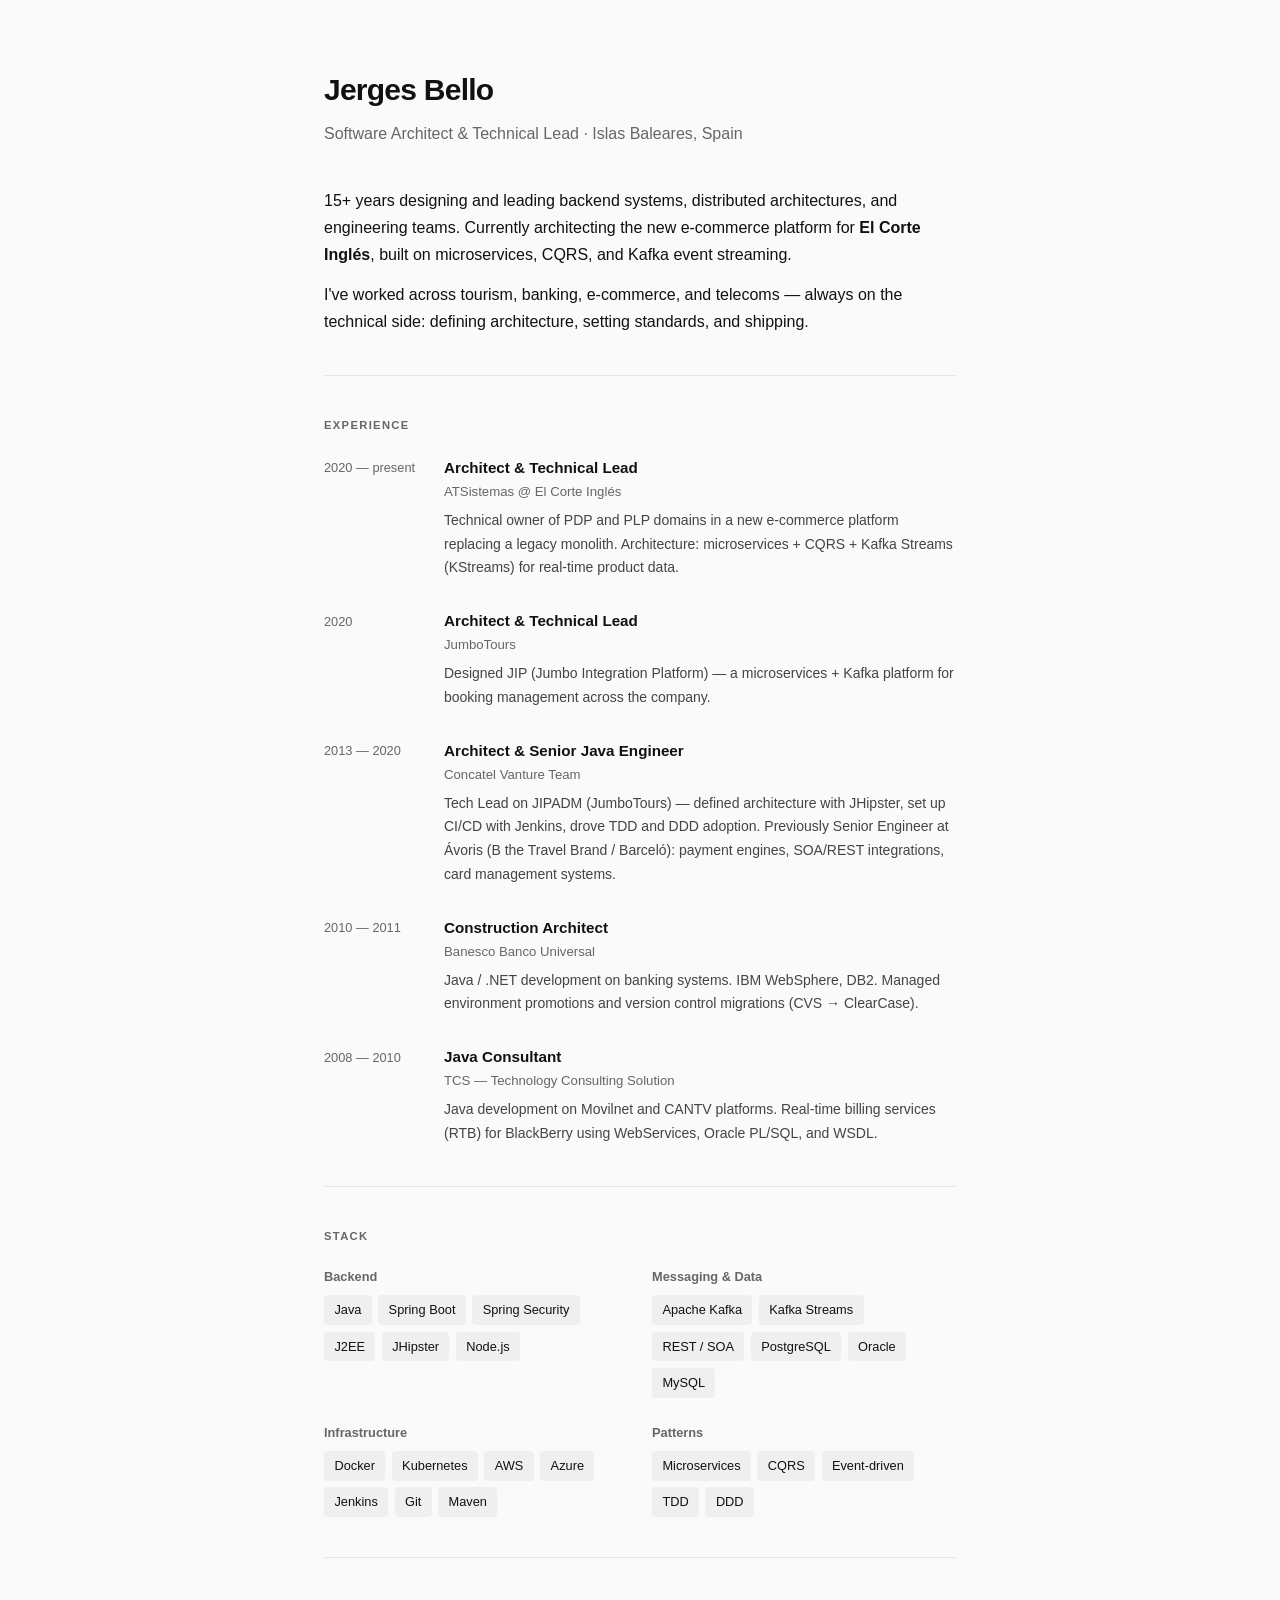
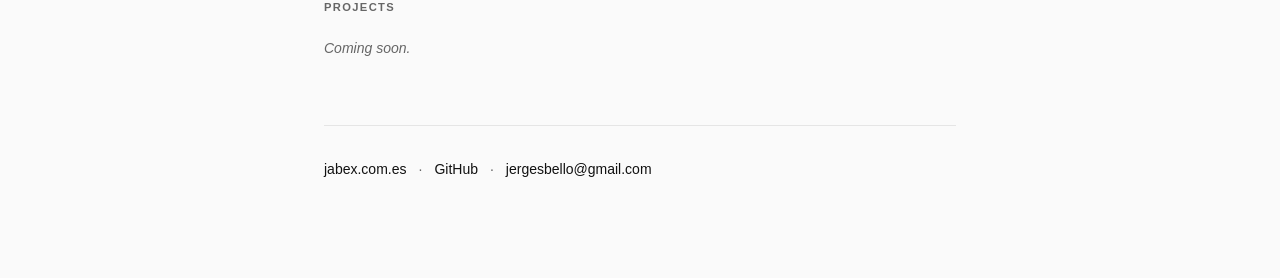
==== portfolio/index.html @ 50b1a9e0 "Update brand content with real CV data - README: real experience summary, current role at El Corte I" ====
<!DOCTYPE html>
<html lang="en">
<head>
  <meta charset="UTF-8" />
  <meta name="viewport" content="width=device-width, initial-scale=1.0" />
  <title>Jerges Bello — Software Architect & Technical Lead</title>
  <meta name="description" content="Software Architect and Technical Lead with 15+ years of experience in Java, Spring Boot, Kafka, microservices, and cloud infrastructure." />
  <link rel="stylesheet" href="css/style.css" />
</head>
<body>
  <main>

    <header>
      <h1>Jerges Bello</h1>
      <p class="tagline">Software Architect & Technical Lead · Islas Baleares, Spain</p>
    </header>

    <section id="about">
      <p>
        15+ years designing and leading backend systems, distributed architectures, and engineering teams.
        Currently architecting the new e-commerce platform for <strong>El Corte Inglés</strong>, built on
        microservices, CQRS, and Kafka event streaming.
      </p>
      <p>
        I've worked across tourism, banking, e-commerce, and telecoms — always on the technical side:
        defining architecture, setting standards, and shipping.
      </p>
    </section>

    <section id="experience">
      <h2>Experience</h2>
      <ul class="timeline">

        <li>
          <span class="period">2020 — present</span>
          <div>
            <strong>Architect & Technical Lead</strong>
            <span class="company">ATSistemas @ El Corte Inglés</span>
            <p>
              Technical owner of PDP and PLP domains in a new e-commerce platform replacing a legacy monolith.
              Architecture: microservices + CQRS + Kafka Streams (KStreams) for real-time product data.
            </p>
          </div>
        </li>

        <li>
          <span class="period">2020</span>
          <div>
            <strong>Architect & Technical Lead</strong>
            <span class="company">JumboTours</span>
            <p>
              Designed JIP (Jumbo Integration Platform) — a microservices + Kafka platform for booking management across the company.
            </p>
          </div>
        </li>

        <li>
          <span class="period">2013 — 2020</span>
          <div>
            <strong>Architect & Senior Java Engineer</strong>
            <span class="company">Concatel Vanture Team</span>
            <p>
              Tech Lead on JIPADM (JumboTours) — defined architecture with JHipster, set up CI/CD with Jenkins, drove TDD and DDD adoption.
              Previously Senior Engineer at Ávoris (B the Travel Brand / Barceló): payment engines, SOA/REST integrations, card management systems.
            </p>
          </div>
        </li>

        <li>
          <span class="period">2010 — 2011</span>
          <div>
            <strong>Construction Architect</strong>
            <span class="company">Banesco Banco Universal</span>
            <p>
              Java / .NET development on banking systems. IBM WebSphere, DB2. Managed environment promotions and version control migrations (CVS → ClearCase).
            </p>
          </div>
        </li>

        <li>
          <span class="period">2008 — 2010</span>
          <div>
            <strong>Java Consultant</strong>
            <span class="company">TCS — Technology Consulting Solution</span>
            <p>
              Java development on Movilnet and CANTV platforms. Real-time billing services (RTB) for BlackBerry using WebServices, Oracle PL/SQL, and WSDL.
            </p>
          </div>
        </li>

      </ul>
    </section>

    <section id="stack">
      <h2>Stack</h2>
      <div class="stack-groups">
        <div>
          <h3>Backend</h3>
          <ul class="tags">
            <li>Java</li>
            <li>Spring Boot</li>
            <li>Spring Security</li>
            <li>J2EE</li>
            <li>JHipster</li>
            <li>Node.js</li>
          </ul>
        </div>
        <div>
          <h3>Messaging & Data</h3>
          <ul class="tags">
            <li>Apache Kafka</li>
            <li>Kafka Streams</li>
            <li>REST / SOA</li>
            <li>PostgreSQL</li>
            <li>Oracle</li>
            <li>MySQL</li>
          </ul>
        </div>
        <div>
          <h3>Infrastructure</h3>
          <ul class="tags">
            <li>Docker</li>
            <li>Kubernetes</li>
            <li>AWS</li>
            <li>Azure</li>
            <li>Jenkins</li>
            <li>Git</li>
            <li>Maven</li>
          </ul>
        </div>
        <div>
          <h3>Patterns</h3>
          <ul class="tags">
            <li>Microservices</li>
            <li>CQRS</li>
            <li>Event-driven</li>
            <li>TDD</li>
            <li>DDD</li>
          </ul>
        </div>
      </div>
    </section>

    <section id="projects">
      <h2>Projects</h2>
      <p class="placeholder">Coming soon.</p>
    </section>

    <footer>
      <a href="http://www.jabex.com.es" target="_blank" rel="noopener">jabex.com.es</a>
      <span>·</span>
      <a href="https://github.com/jerges" target="_blank" rel="noopener">GitHub</a>
      <span>·</span>
      <a href="mailto:jergesbello@gmail.com">jergesbello@gmail.com</a>
    </footer>

  </main>
  <script src="js/main.js"></script>
</body>
</html>
---- portfolio/css/style.css ----
*, *::before, *::after {
  box-sizing: border-box;
  margin: 0;
  padding: 0;
}

:root {
  --bg: #fafafa;
  --fg: #111;
  --muted: #666;
  --tag-bg: #efefef;
  --border: #e5e5e5;
  --gap: 2.5rem;
  --font: -apple-system, BlinkMacSystemFont, "Segoe UI", Helvetica, Arial, sans-serif;
}

body {
  background: var(--bg);
  color: var(--fg);
  font-family: var(--font);
  font-size: 1rem;
  line-height: 1.7;
}

main {
  max-width: 680px;
  margin: 0 auto;
  padding: 4rem 1.5rem 6rem;
}

/* Header */
header {
  margin-bottom: var(--gap);
}

h1 {
  font-size: 1.875rem;
  font-weight: 700;
  letter-spacing: -0.025em;
}

.tagline {
  color: var(--muted);
  margin-top: 0.3rem;
}

/* Sections */
section {
  margin-top: var(--gap);
}

section + section {
  padding-top: var(--gap);
  border-top: 1px solid var(--border);
}

h2 {
  font-size: 0.7rem;
  font-weight: 600;
  text-transform: uppercase;
  letter-spacing: 0.12em;
  color: var(--muted);
  margin-bottom: 1.25rem;
}

h3 {
  font-size: 0.8rem;
  font-weight: 600;
  color: var(--muted);
  margin-bottom: 0.5rem;
}

/* About */
#about p + p {
  margin-top: 0.75rem;
}

/* Timeline */
.timeline {
  list-style: none;
  display: flex;
  flex-direction: column;
  gap: 1.75rem;
}

.timeline li {
  display: grid;
  grid-template-columns: 6.5rem 1fr;
  gap: 1rem;
}

.period {
  font-size: 0.8rem;
  color: var(--muted);
  padding-top: 0.15rem;
  white-space: nowrap;
}

.timeline strong {
  display: block;
  font-size: 0.95rem;
}

.company {
  display: block;
  font-size: 0.825rem;
  color: var(--muted);
  margin-bottom: 0.35rem;
}

.timeline p {
  font-size: 0.875rem;
  color: #444;
}

/* Stack */
.stack-groups {
  display: grid;
  grid-template-columns: 1fr 1fr;
  gap: 1.5rem;
}

.tags {
  list-style: none;
  display: flex;
  flex-wrap: wrap;
  gap: 0.4rem;
}

.tags li {
  background: var(--tag-bg);
  padding: 0.25rem 0.65rem;
  border-radius: 4px;
  font-size: 0.8rem;
}

/* Projects */
.placeholder {
  color: var(--muted);
  font-style: italic;
  font-size: 0.875rem;
}

/* Footer */
footer {
  margin-top: 4rem;
  padding-top: 2rem;
  border-top: 1px solid var(--border);
  display: flex;
  gap: 0.75rem;
  align-items: center;
  font-size: 0.875rem;
}

footer a {
  color: var(--fg);
  text-decoration: none;
}

footer a:hover {
  text-decoration: underline;
}

footer span {
  color: var(--muted);
}

/* Responsive */
@media (max-width: 520px) {
  .timeline li {
    grid-template-columns: 1fr;
    gap: 0.2rem;
  }

  .stack-groups {
    grid-template-columns: 1fr;
  }
}

/* Dark mode */
@media (prefers-color-scheme: dark) {
  :root {
    --bg: #111;
    --fg: #f0f0f0;
    --muted: #888;
    --tag-bg: #1e1e1e;
    --border: #2a2a2a;
  }

  .timeline p {
    color: #aaa;
  }
}
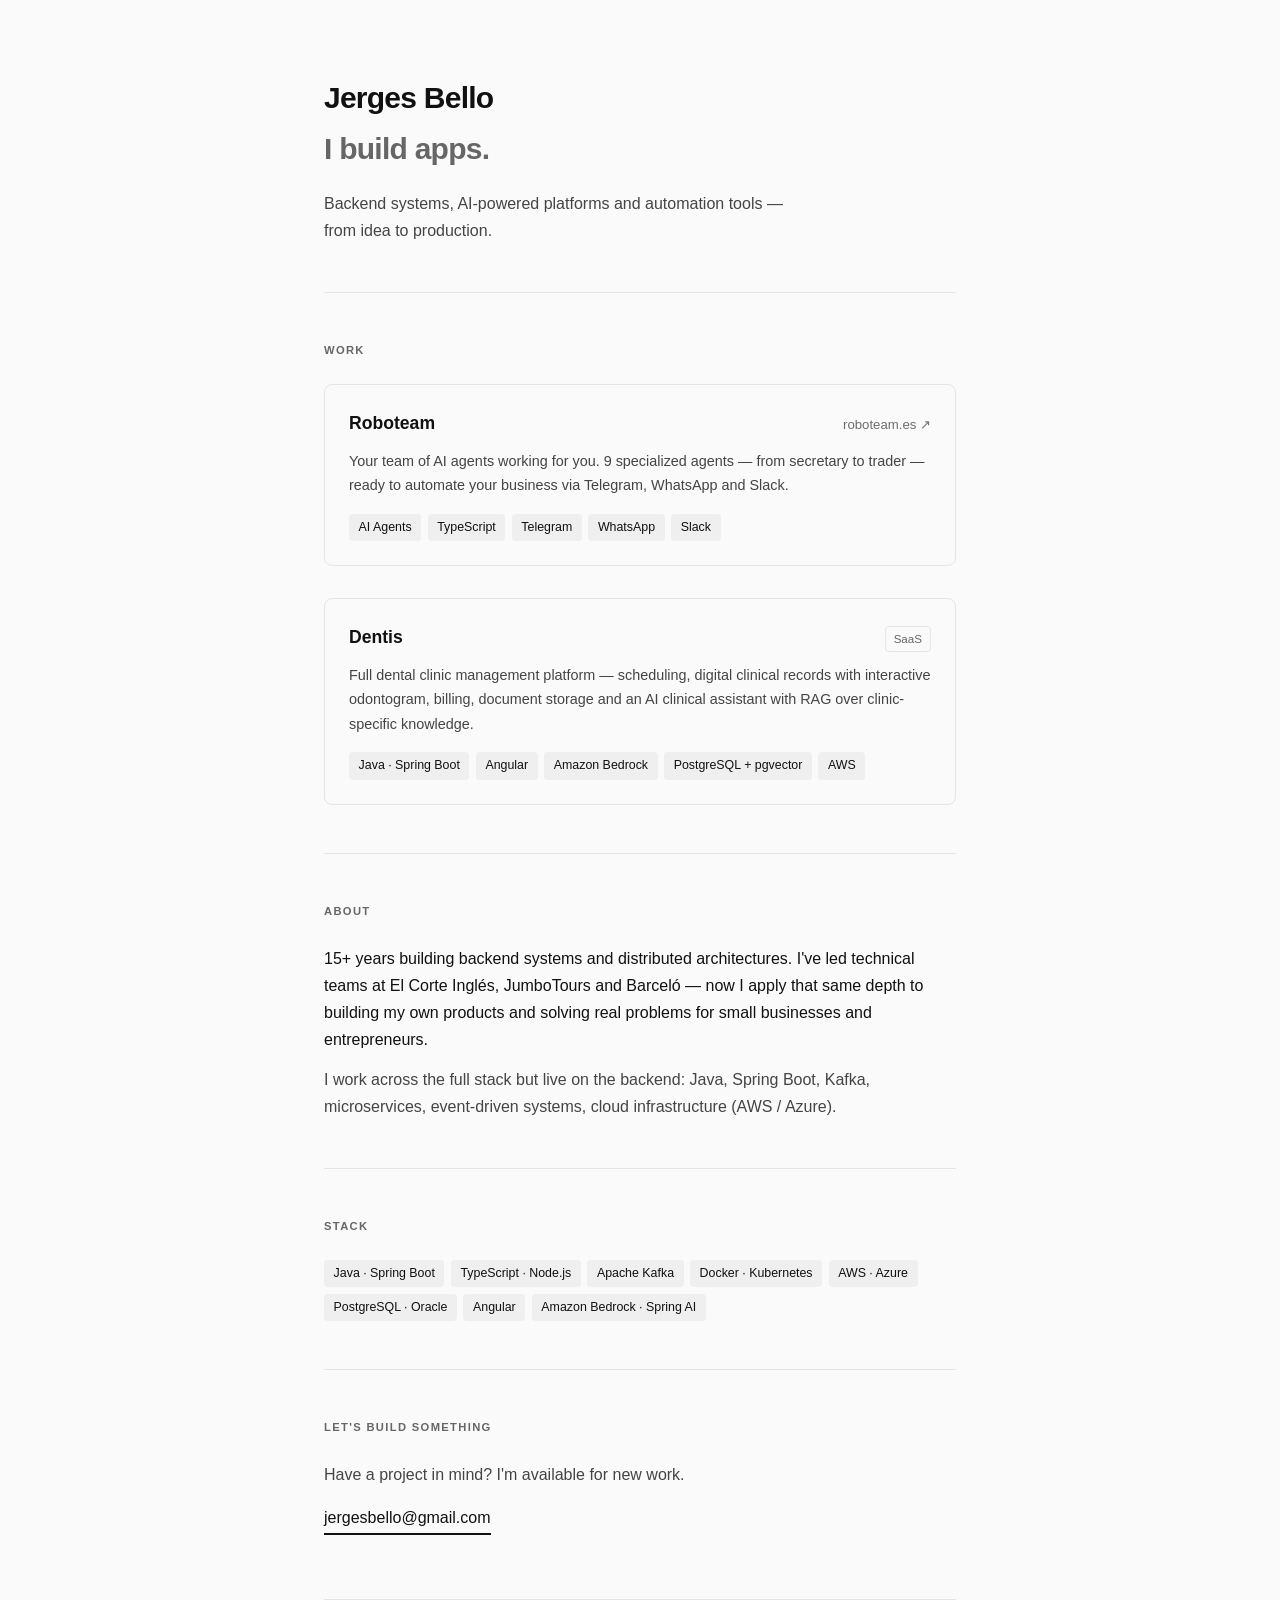
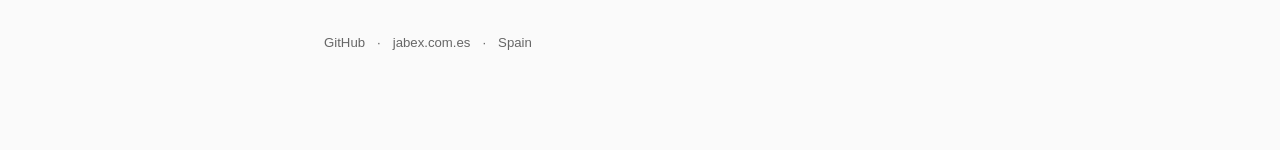
==== commit aa38c0cc: "Pivot brand to app builder, add Roboteam + Dentis portfolio - Repositions brand from technical CV to" ====
--- a/portfolio/index.html
+++ b/portfolio/index.html
@@ -3,8 +3,8 @@
 <head>
   <meta charset="UTF-8" />
   <meta name="viewport" content="width=device-width, initial-scale=1.0" />
-  <title>Jerges Bello — Software Architect & Technical Lead</title>
-  <meta name="description" content="Software Architect and Technical Lead with 15+ years of experience in Java, Spring Boot, Kafka, microservices, and cloud infrastructure." />
+  <title>Jerges Bello — I build apps</title>
+  <meta name="description" content="I build backend systems, AI-powered platforms and automation tools — from idea to production." />
   <link rel="stylesheet" href="css/style.css" />
 </head>
 <body>
@@ -12,146 +12,93 @@
 
     <header>
       <h1>Jerges Bello</h1>
-      <p class="tagline">Software Architect & Technical Lead · Islas Baleares, Spain</p>
+      <p class="tagline">I build apps.</p>
+      <p class="sub">Backend systems, AI-powered platforms and automation tools — from idea to production.</p>
     </header>
 
+    <section id="projects">
+      <h2>Work</h2>
+
+      <div class="project-grid">
+
+        <article class="project">
+          <div class="project-header">
+            <h3>Roboteam</h3>
+            <a href="https://www.roboteam.es" target="_blank" rel="noopener" class="project-link">roboteam.es ↗</a>
+          </div>
+          <p class="project-desc">
+            Your team of AI agents working for you. 9 specialized agents — from secretary to trader —
+            ready to automate your business via Telegram, WhatsApp and Slack.
+          </p>
+          <ul class="tags">
+            <li>AI Agents</li>
+            <li>TypeScript</li>
+            <li>Telegram</li>
+            <li>WhatsApp</li>
+            <li>Slack</li>
+          </ul>
+        </article>
+
+        <article class="project">
+          <div class="project-header">
+            <h3>Dentis</h3>
+            <span class="project-badge">SaaS</span>
+          </div>
+          <p class="project-desc">
+            Full dental clinic management platform — scheduling, digital clinical records with interactive odontogram,
+            billing, document storage and an AI clinical assistant with RAG over clinic-specific knowledge.
+          </p>
+          <ul class="tags">
+            <li>Java · Spring Boot</li>
+            <li>Angular</li>
+            <li>Amazon Bedrock</li>
+            <li>PostgreSQL + pgvector</li>
+            <li>AWS</li>
+          </ul>
+        </article>
+
+      </div>
+    </section>
+
     <section id="about">
+      <h2>About</h2>
       <p>
-        15+ years designing and leading backend systems, distributed architectures, and engineering teams.
-        Currently architecting the new e-commerce platform for <strong>El Corte Inglés</strong>, built on
-        microservices, CQRS, and Kafka event streaming.
+        15+ years building backend systems and distributed architectures. I've led technical teams at
+        El Corte Inglés, JumboTours and Barceló — now I apply that same depth to building my own products
+        and solving real problems for small businesses and entrepreneurs.
       </p>
       <p>
-        I've worked across tourism, banking, e-commerce, and telecoms — always on the technical side:
-        defining architecture, setting standards, and shipping.
+        I work across the full stack but live on the backend: Java, Spring Boot, Kafka, microservices,
+        event-driven systems, cloud infrastructure (AWS / Azure).
       </p>
-    </section>
-
-    <section id="experience">
-      <h2>Experience</h2>
-      <ul class="timeline">
-
-        <li>
-          <span class="period">2020 — present</span>
-          <div>
-            <strong>Architect & Technical Lead</strong>
-            <span class="company">ATSistemas @ El Corte Inglés</span>
-            <p>
-              Technical owner of PDP and PLP domains in a new e-commerce platform replacing a legacy monolith.
-              Architecture: microservices + CQRS + Kafka Streams (KStreams) for real-time product data.
-            </p>
-          </div>
-        </li>
-
-        <li>
-          <span class="period">2020</span>
-          <div>
-            <strong>Architect & Technical Lead</strong>
-            <span class="company">JumboTours</span>
-            <p>
-              Designed JIP (Jumbo Integration Platform) — a microservices + Kafka platform for booking management across the company.
-            </p>
-          </div>
-        </li>
-
-        <li>
-          <span class="period">2013 — 2020</span>
-          <div>
-            <strong>Architect & Senior Java Engineer</strong>
-            <span class="company">Concatel Vanture Team</span>
-            <p>
-              Tech Lead on JIPADM (JumboTours) — defined architecture with JHipster, set up CI/CD with Jenkins, drove TDD and DDD adoption.
-              Previously Senior Engineer at Ávoris (B the Travel Brand / Barceló): payment engines, SOA/REST integrations, card management systems.
-            </p>
-          </div>
-        </li>
-
-        <li>
-          <span class="period">2010 — 2011</span>
-          <div>
-            <strong>Construction Architect</strong>
-            <span class="company">Banesco Banco Universal</span>
-            <p>
-              Java / .NET development on banking systems. IBM WebSphere, DB2. Managed environment promotions and version control migrations (CVS → ClearCase).
-            </p>
-          </div>
-        </li>
-
-        <li>
-          <span class="period">2008 — 2010</span>
-          <div>
-            <strong>Java Consultant</strong>
-            <span class="company">TCS — Technology Consulting Solution</span>
-            <p>
-              Java development on Movilnet and CANTV platforms. Real-time billing services (RTB) for BlackBerry using WebServices, Oracle PL/SQL, and WSDL.
-            </p>
-          </div>
-        </li>
-
-      </ul>
     </section>
 
     <section id="stack">
       <h2>Stack</h2>
-      <div class="stack-groups">
-        <div>
-          <h3>Backend</h3>
-          <ul class="tags">
-            <li>Java</li>
-            <li>Spring Boot</li>
-            <li>Spring Security</li>
-            <li>J2EE</li>
-            <li>JHipster</li>
-            <li>Node.js</li>
-          </ul>
-        </div>
-        <div>
-          <h3>Messaging & Data</h3>
-          <ul class="tags">
-            <li>Apache Kafka</li>
-            <li>Kafka Streams</li>
-            <li>REST / SOA</li>
-            <li>PostgreSQL</li>
-            <li>Oracle</li>
-            <li>MySQL</li>
-          </ul>
-        </div>
-        <div>
-          <h3>Infrastructure</h3>
-          <ul class="tags">
-            <li>Docker</li>
-            <li>Kubernetes</li>
-            <li>AWS</li>
-            <li>Azure</li>
-            <li>Jenkins</li>
-            <li>Git</li>
-            <li>Maven</li>
-          </ul>
-        </div>
-        <div>
-          <h3>Patterns</h3>
-          <ul class="tags">
-            <li>Microservices</li>
-            <li>CQRS</li>
-            <li>Event-driven</li>
-            <li>TDD</li>
-            <li>DDD</li>
-          </ul>
-        </div>
-      </div>
+      <ul class="tags">
+        <li>Java · Spring Boot</li>
+        <li>TypeScript · Node.js</li>
+        <li>Apache Kafka</li>
+        <li>Docker · Kubernetes</li>
+        <li>AWS · Azure</li>
+        <li>PostgreSQL · Oracle</li>
+        <li>Angular</li>
+        <li>Amazon Bedrock · Spring AI</li>
+      </ul>
     </section>
 
-    <section id="projects">
-      <h2>Projects</h2>
-      <p class="placeholder">Coming soon.</p>
+    <section id="contact">
+      <h2>Let's build something</h2>
+      <p>Have a project in mind? I'm available for new work.</p>
+      <a href="mailto:jergesbello@gmail.com" class="cta">jergesbello@gmail.com</a>
     </section>
 
     <footer>
+      <a href="https://github.com/jerges" target="_blank" rel="noopener">GitHub</a>
+      <span>·</span>
       <a href="http://www.jabex.com.es" target="_blank" rel="noopener">jabex.com.es</a>
       <span>·</span>
-      <a href="https://github.com/jerges" target="_blank" rel="noopener">GitHub</a>
-      <span>·</span>
-      <a href="mailto:jergesbello@gmail.com">jergesbello@gmail.com</a>
+      <span>Spain</span>
     </footer>
 
   </main>
--- a/portfolio/css/style.css
+++ b/portfolio/css/style.css
@@ -10,7 +10,7 @@
   --muted: #666;
   --tag-bg: #efefef;
   --border: #e5e5e5;
-  --gap: 2.5rem;
+  --gap: 3rem;
   --font: -apple-system, BlinkMacSystemFont, "Segoe UI", Helvetica, Arial, sans-serif;
 }
 
@@ -25,7 +25,7 @@
 main {
   max-width: 680px;
   margin: 0 auto;
-  padding: 4rem 1.5rem 6rem;
+  padding: 4.5rem 1.5rem 6rem;
 }
 
 /* Header */
@@ -40,16 +40,21 @@
 }
 
 .tagline {
-  color: var(--muted);
-  margin-top: 0.3rem;
+  font-size: 1.875rem;
+  font-weight: 700;
+  letter-spacing: -0.025em;
+  color: var(--muted);
+}
+
+.sub {
+  margin-top: 1rem;
+  max-width: 480px;
+  color: #444;
 }
 
 /* Sections */
 section {
   margin-top: var(--gap);
-}
-
-section + section {
   padding-top: var(--gap);
   border-top: 1px solid var(--border);
 }
@@ -60,85 +65,103 @@
   text-transform: uppercase;
   letter-spacing: 0.12em;
   color: var(--muted);
-  margin-bottom: 1.25rem;
-}
-
-h3 {
-  font-size: 0.8rem;
+  margin-bottom: 1.5rem;
+}
+
+/* Projects */
+.project-grid {
+  display: flex;
+  flex-direction: column;
+  gap: 2rem;
+}
+
+.project {
+  padding: 1.5rem;
+  border: 1px solid var(--border);
+  border-radius: 8px;
+}
+
+.project-header {
+  display: flex;
+  align-items: baseline;
+  justify-content: space-between;
+  margin-bottom: 0.6rem;
+}
+
+.project h3 {
+  font-size: 1.1rem;
   font-weight: 600;
-  color: var(--muted);
-  margin-bottom: 0.5rem;
+}
+
+.project-link {
+  font-size: 0.825rem;
+  color: var(--fg);
+  text-decoration: none;
+  opacity: 0.6;
+  transition: opacity 0.15s;
+}
+
+.project-link:hover {
+  opacity: 1;
+}
+
+.project-badge {
+  font-size: 0.725rem;
+  font-weight: 500;
+  color: var(--muted);
+  border: 1px solid var(--border);
+  padding: 0.15rem 0.5rem;
+  border-radius: 4px;
+}
+
+.project-desc {
+  font-size: 0.9rem;
+  color: #444;
+  margin-bottom: 1rem;
+}
+
+/* Tags */
+.tags {
+  list-style: none;
+  display: flex;
+  flex-wrap: wrap;
+  gap: 0.4rem;
+}
+
+.tags li {
+  background: var(--tag-bg);
+  padding: 0.2rem 0.6rem;
+  border-radius: 4px;
+  font-size: 0.775rem;
 }
 
 /* About */
 #about p + p {
   margin-top: 0.75rem;
-}
-
-/* Timeline */
-.timeline {
-  list-style: none;
-  display: flex;
-  flex-direction: column;
-  gap: 1.75rem;
-}
-
-.timeline li {
-  display: grid;
-  grid-template-columns: 6.5rem 1fr;
-  gap: 1rem;
-}
-
-.period {
-  font-size: 0.8rem;
-  color: var(--muted);
-  padding-top: 0.15rem;
-  white-space: nowrap;
-}
-
-.timeline strong {
-  display: block;
-  font-size: 0.95rem;
-}
-
-.company {
-  display: block;
-  font-size: 0.825rem;
-  color: var(--muted);
-  margin-bottom: 0.35rem;
-}
-
-.timeline p {
-  font-size: 0.875rem;
-  color: #444;
-}
-
-/* Stack */
-.stack-groups {
-  display: grid;
-  grid-template-columns: 1fr 1fr;
-  gap: 1.5rem;
-}
-
-.tags {
-  list-style: none;
-  display: flex;
-  flex-wrap: wrap;
-  gap: 0.4rem;
-}
-
-.tags li {
-  background: var(--tag-bg);
-  padding: 0.25rem 0.65rem;
-  border-radius: 4px;
-  font-size: 0.8rem;
-}
-
-/* Projects */
-.placeholder {
-  color: var(--muted);
-  font-style: italic;
-  font-size: 0.875rem;
+  color: #444;
+}
+
+#about p:first-child {
+  color: var(--fg);
+}
+
+/* Contact */
+#contact p {
+  color: #444;
+  margin-bottom: 1rem;
+}
+
+.cta {
+  display: inline-block;
+  color: var(--fg);
+  font-weight: 500;
+  text-decoration: none;
+  border-bottom: 2px solid var(--fg);
+  padding-bottom: 1px;
+}
+
+.cta:hover {
+  opacity: 0.6;
 }
 
 /* Footer */
@@ -149,45 +172,41 @@
   display: flex;
   gap: 0.75rem;
   align-items: center;
-  font-size: 0.875rem;
+  font-size: 0.825rem;
+  color: var(--muted);
 }
 
 footer a {
-  color: var(--fg);
+  color: var(--muted);
   text-decoration: none;
 }
 
 footer a:hover {
-  text-decoration: underline;
-}
-
-footer span {
-  color: var(--muted);
+  color: var(--fg);
 }
 
 /* Responsive */
 @media (max-width: 520px) {
-  .timeline li {
-    grid-template-columns: 1fr;
-    gap: 0.2rem;
-  }
-
-  .stack-groups {
-    grid-template-columns: 1fr;
+  h1, .tagline {
+    font-size: 1.5rem;
+  }
+
+  .project {
+    padding: 1.25rem;
   }
 }
 
 /* Dark mode */
 @media (prefers-color-scheme: dark) {
   :root {
-    --bg: #111;
+    --bg: #0f0f0f;
     --fg: #f0f0f0;
-    --muted: #888;
-    --tag-bg: #1e1e1e;
-    --border: #2a2a2a;
-  }
-
-  .timeline p {
+    --muted: #777;
+    --tag-bg: #1a1a1a;
+    --border: #222;
+  }
+
+  .sub, .project-desc, #about p {
     color: #aaa;
   }
 }
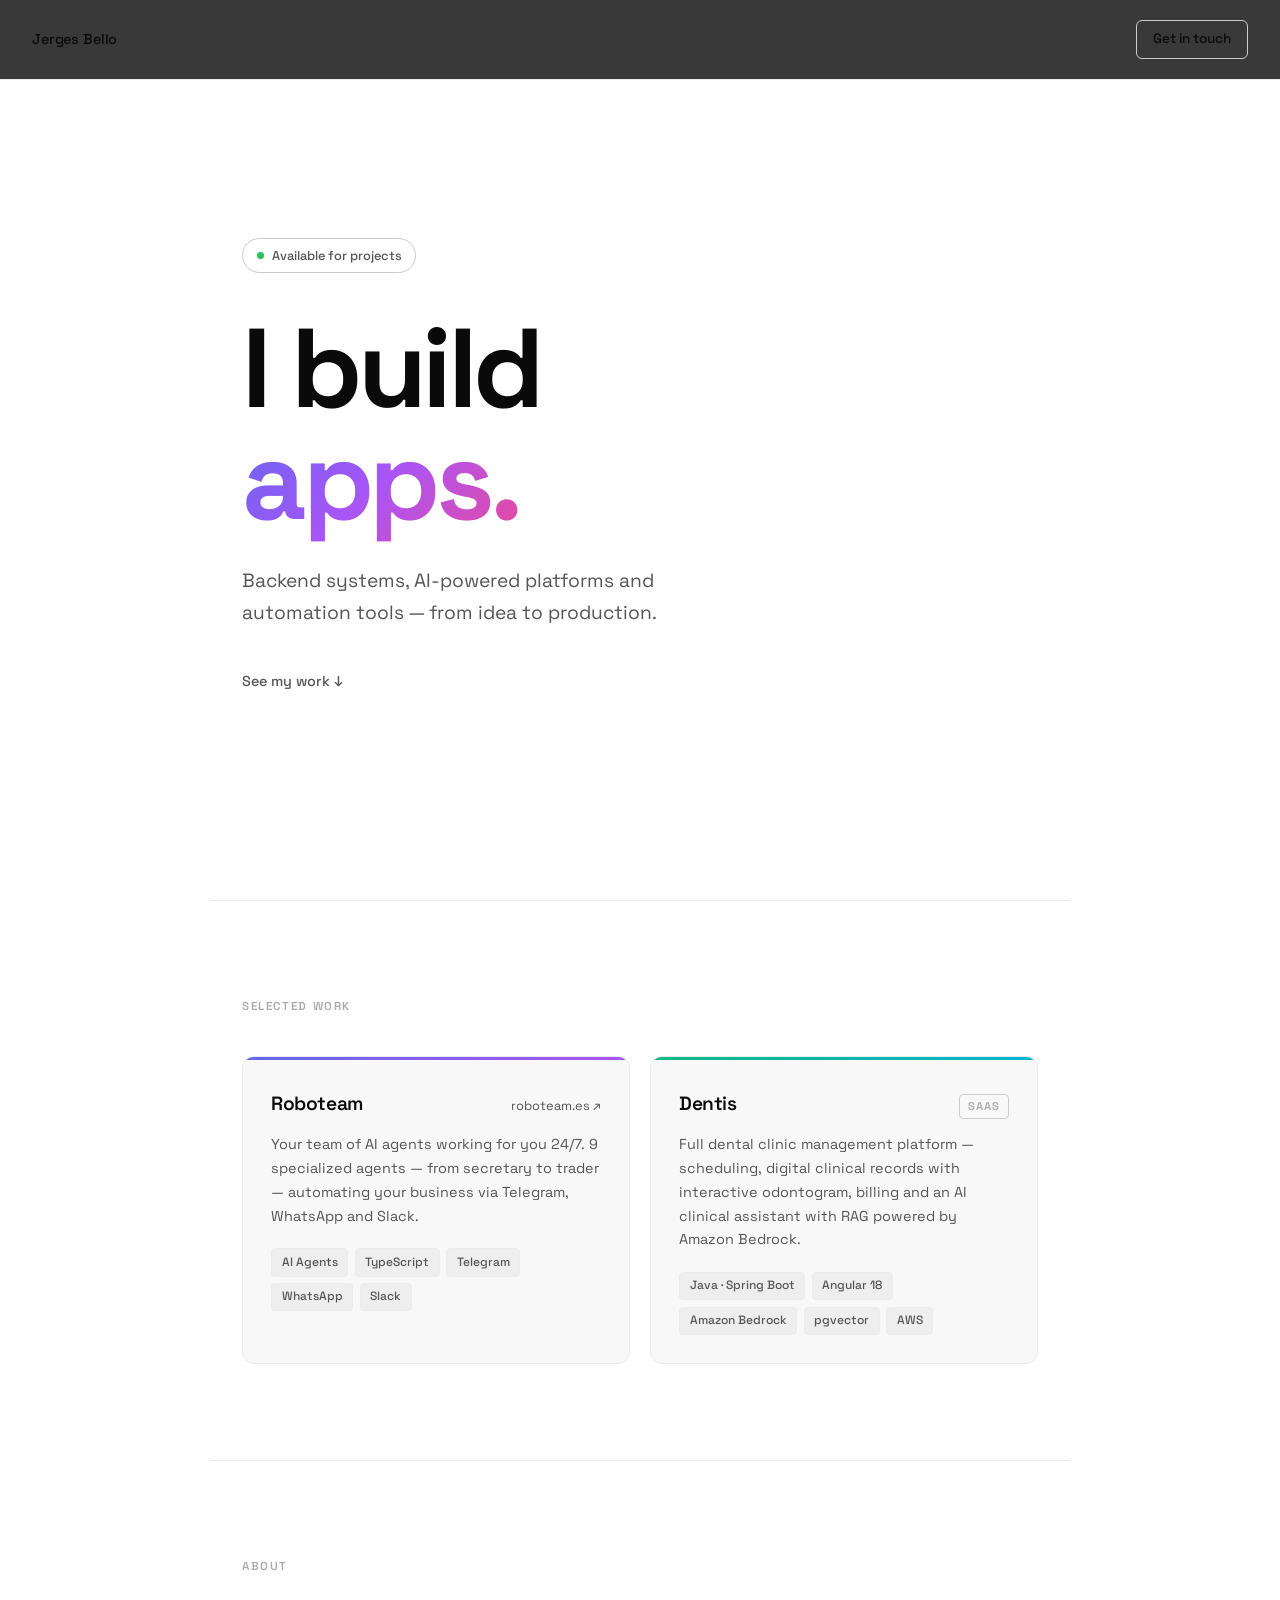
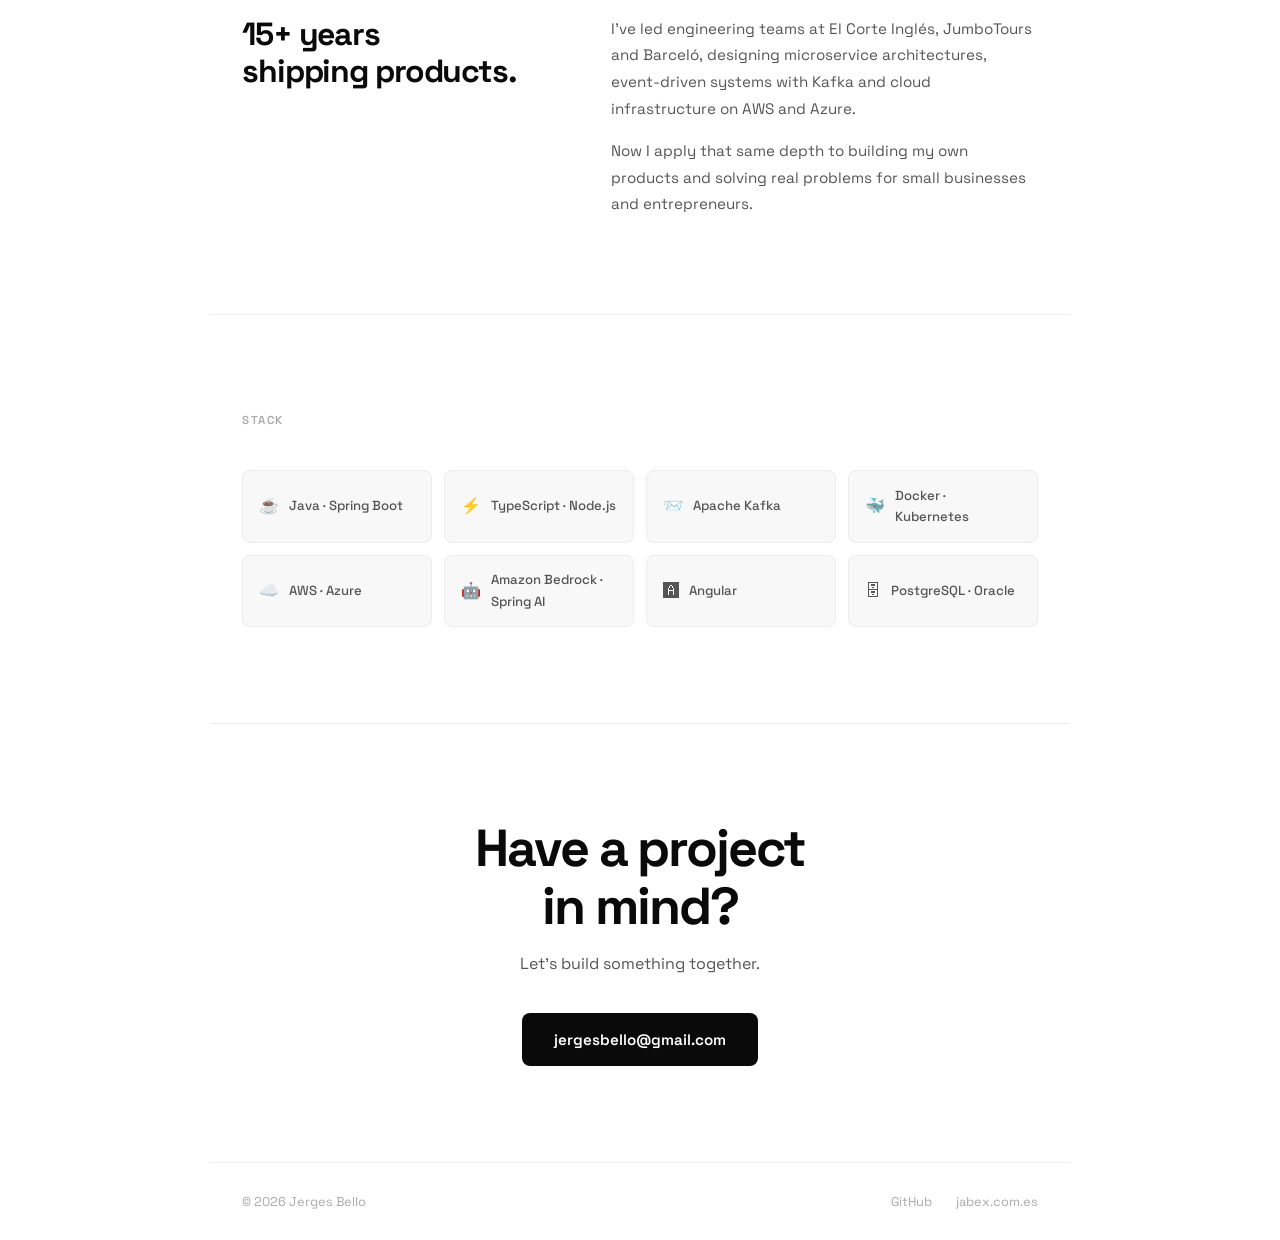
==== commit ebb23024: "Redesign portfolio with premium dark aesthetic - Space Grotesk font, dark-first design (#080808) - F" ====
--- a/portfolio/index.html
+++ b/portfolio/index.html
@@ -5,103 +5,170 @@
   <meta name="viewport" content="width=device-width, initial-scale=1.0" />
   <title>Jerges Bello — I build apps</title>
   <meta name="description" content="I build backend systems, AI-powered platforms and automation tools — from idea to production." />
+  <link rel="preconnect" href="https://fonts.googleapis.com" />
+  <link rel="preconnect" href="https://fonts.gstatic.com" crossorigin />
+  <link href="https://fonts.googleapis.com/css2?family=Space+Grotesk:wght@300;400;500;600;700&display=swap" rel="stylesheet" />
   <link rel="stylesheet" href="css/style.css" />
 </head>
 <body>
+
+  <nav>
+    <span class="nav-name">Jerges Bello</span>
+    <a href="mailto:jergesbello@gmail.com" class="nav-cta">Get in touch</a>
+  </nav>
+
   <main>
 
-    <header>
-      <h1>Jerges Bello</h1>
-      <p class="tagline">I build apps.</p>
-      <p class="sub">Backend systems, AI-powered platforms and automation tools — from idea to production.</p>
-    </header>
+    <!-- HERO -->
+    <section id="hero">
+      <div class="available-badge">
+        <span class="dot"></span>
+        Available for projects
+      </div>
+      <h1>
+        I build<br />
+        <span class="gradient-text">apps.</span>
+      </h1>
+      <p class="hero-sub">
+        Backend systems, AI-powered platforms and automation tools —
+        from idea to production.
+      </p>
+      <a href="#work" class="scroll-cta">See my work ↓</a>
+    </section>
 
-    <section id="projects">
-      <h2>Work</h2>
-
+    <!-- WORK -->
+    <section id="work">
+      <p class="section-label">Selected work</p>
       <div class="project-grid">
 
-        <article class="project">
-          <div class="project-header">
-            <h3>Roboteam</h3>
-            <a href="https://www.roboteam.es" target="_blank" rel="noopener" class="project-link">roboteam.es ↗</a>
+        <article class="project project--roboteam">
+          <div class="project-accent"></div>
+          <div class="project-body">
+            <div class="project-top">
+              <h2>Roboteam</h2>
+              <a href="https://www.roboteam.es" target="_blank" rel="noopener" class="project-url">roboteam.es ↗</a>
+            </div>
+            <p>
+              Your team of AI agents working for you 24/7. 9 specialized agents —
+              from secretary to trader — automating your business via
+              Telegram, WhatsApp and Slack.
+            </p>
+            <ul class="tags">
+              <li>AI Agents</li>
+              <li>TypeScript</li>
+              <li>Telegram</li>
+              <li>WhatsApp</li>
+              <li>Slack</li>
+            </ul>
           </div>
-          <p class="project-desc">
-            Your team of AI agents working for you. 9 specialized agents — from secretary to trader —
-            ready to automate your business via Telegram, WhatsApp and Slack.
-          </p>
-          <ul class="tags">
-            <li>AI Agents</li>
-            <li>TypeScript</li>
-            <li>Telegram</li>
-            <li>WhatsApp</li>
-            <li>Slack</li>
-          </ul>
         </article>
 
-        <article class="project">
-          <div class="project-header">
-            <h3>Dentis</h3>
-            <span class="project-badge">SaaS</span>
+        <article class="project project--dentis">
+          <div class="project-accent"></div>
+          <div class="project-body">
+            <div class="project-top">
+              <h2>Dentis</h2>
+              <span class="badge">SaaS</span>
+            </div>
+            <p>
+              Full dental clinic management platform — scheduling, digital clinical
+              records with interactive odontogram, billing and an AI clinical
+              assistant with RAG powered by Amazon Bedrock.
+            </p>
+            <ul class="tags">
+              <li>Java · Spring Boot</li>
+              <li>Angular 18</li>
+              <li>Amazon Bedrock</li>
+              <li>pgvector</li>
+              <li>AWS</li>
+            </ul>
           </div>
-          <p class="project-desc">
-            Full dental clinic management platform — scheduling, digital clinical records with interactive odontogram,
-            billing, document storage and an AI clinical assistant with RAG over clinic-specific knowledge.
-          </p>
-          <ul class="tags">
-            <li>Java · Spring Boot</li>
-            <li>Angular</li>
-            <li>Amazon Bedrock</li>
-            <li>PostgreSQL + pgvector</li>
-            <li>AWS</li>
-          </ul>
         </article>
 
       </div>
     </section>
 
+    <!-- ABOUT -->
     <section id="about">
-      <h2>About</h2>
-      <p>
-        15+ years building backend systems and distributed architectures. I've led technical teams at
-        El Corte Inglés, JumboTours and Barceló — now I apply that same depth to building my own products
-        and solving real problems for small businesses and entrepreneurs.
-      </p>
-      <p>
-        I work across the full stack but live on the backend: Java, Spring Boot, Kafka, microservices,
-        event-driven systems, cloud infrastructure (AWS / Azure).
-      </p>
+      <p class="section-label">About</p>
+      <div class="about-grid">
+        <div class="about-left">
+          <h3>15+ years<br />shipping products.</h3>
+        </div>
+        <div class="about-right">
+          <p>
+            I've led engineering teams at El Corte Inglés, JumboTours and Barceló,
+            designing microservice architectures, event-driven systems with Kafka and
+            cloud infrastructure on AWS and Azure.
+          </p>
+          <p>
+            Now I apply that same depth to building my own products and
+            solving real problems for small businesses and entrepreneurs.
+          </p>
+        </div>
+      </div>
     </section>
 
+    <!-- STACK -->
     <section id="stack">
-      <h2>Stack</h2>
-      <ul class="tags">
-        <li>Java · Spring Boot</li>
-        <li>TypeScript · Node.js</li>
-        <li>Apache Kafka</li>
-        <li>Docker · Kubernetes</li>
-        <li>AWS · Azure</li>
-        <li>PostgreSQL · Oracle</li>
-        <li>Angular</li>
-        <li>Amazon Bedrock · Spring AI</li>
-      </ul>
+      <p class="section-label">Stack</p>
+      <div class="stack-grid">
+        <div class="stack-item">
+          <span class="stack-icon">☕</span>
+          <span>Java · Spring Boot</span>
+        </div>
+        <div class="stack-item">
+          <span class="stack-icon">⚡</span>
+          <span>TypeScript · Node.js</span>
+        </div>
+        <div class="stack-item">
+          <span class="stack-icon">📨</span>
+          <span>Apache Kafka</span>
+        </div>
+        <div class="stack-item">
+          <span class="stack-icon">🐳</span>
+          <span>Docker · Kubernetes</span>
+        </div>
+        <div class="stack-item">
+          <span class="stack-icon">☁️</span>
+          <span>AWS · Azure</span>
+        </div>
+        <div class="stack-item">
+          <span class="stack-icon">🤖</span>
+          <span>Amazon Bedrock · Spring AI</span>
+        </div>
+        <div class="stack-item">
+          <span class="stack-icon">🅰</span>
+          <span>Angular</span>
+        </div>
+        <div class="stack-item">
+          <span class="stack-icon">🗄</span>
+          <span>PostgreSQL · Oracle</span>
+        </div>
+      </div>
     </section>
 
+    <!-- CONTACT -->
     <section id="contact">
-      <h2>Let's build something</h2>
-      <p>Have a project in mind? I'm available for new work.</p>
-      <a href="mailto:jergesbello@gmail.com" class="cta">jergesbello@gmail.com</a>
+      <div class="contact-inner">
+        <h3>Have a project<br />in mind?</h3>
+        <p>Let's build something together.</p>
+        <a href="mailto:jergesbello@gmail.com" class="cta-button">
+          jergesbello@gmail.com
+        </a>
+      </div>
     </section>
 
-    <footer>
+  </main>
+
+  <footer>
+    <span>© 2026 Jerges Bello</span>
+    <div class="footer-links">
       <a href="https://github.com/jerges" target="_blank" rel="noopener">GitHub</a>
-      <span>·</span>
       <a href="http://www.jabex.com.es" target="_blank" rel="noopener">jabex.com.es</a>
-      <span>·</span>
-      <span>Spain</span>
-    </footer>
+    </div>
+  </footer>
 
-  </main>
   <script src="js/main.js"></script>
 </body>
 </html>
--- a/portfolio/css/style.css
+++ b/portfolio/css/style.css
@@ -5,13 +5,22 @@
 }
 
 :root {
-  --bg: #fafafa;
-  --fg: #111;
-  --muted: #666;
-  --tag-bg: #efefef;
-  --border: #e5e5e5;
-  --gap: 3rem;
-  --font: -apple-system, BlinkMacSystemFont, "Segoe UI", Helvetica, Arial, sans-serif;
+  --bg: #080808;
+  --bg-card: #101010;
+  --fg: #ededed;
+  --muted: #555;
+  --muted-light: #888;
+  --border: #1e1e1e;
+  --border-hover: #333;
+  --accent-roboteam-a: #6366f1;
+  --accent-roboteam-b: #a855f7;
+  --accent-dentis-a: #10b981;
+  --accent-dentis-b: #06b6d4;
+  --font: 'Space Grotesk', -apple-system, BlinkMacSystemFont, sans-serif;
+}
+
+html {
+  scroll-behavior: smooth;
 }
 
 body {
@@ -19,194 +28,430 @@
   color: var(--fg);
   font-family: var(--font);
   font-size: 1rem;
+  line-height: 1.65;
+  -webkit-font-smoothing: antialiased;
+}
+
+/* ─── NAV ─────────────────────────────────────── */
+nav {
+  position: fixed;
+  top: 0;
+  left: 0;
+  right: 0;
+  z-index: 100;
+  display: flex;
+  justify-content: space-between;
+  align-items: center;
+  padding: 1.25rem 2rem;
+  background: rgba(8, 8, 8, 0.8);
+  backdrop-filter: blur(12px);
+  border-bottom: 1px solid var(--border);
+}
+
+.nav-name {
+  font-size: 0.9rem;
+  font-weight: 500;
+  letter-spacing: -0.01em;
+}
+
+.nav-cta {
+  font-size: 0.85rem;
+  font-weight: 500;
+  color: var(--fg);
+  text-decoration: none;
+  padding: 0.45rem 1rem;
+  border: 1px solid var(--border-hover);
+  border-radius: 6px;
+  transition: border-color 0.2s, background 0.2s;
+}
+
+.nav-cta:hover {
+  border-color: var(--fg);
+  background: rgba(255,255,255,0.05);
+}
+
+/* ─── HERO ────────────────────────────────────── */
+#hero {
+  min-height: 100vh;
+  display: flex;
+  flex-direction: column;
+  justify-content: center;
+  padding: 8rem 2rem 6rem;
+  max-width: 860px;
+  margin: 0 auto;
+}
+
+.available-badge {
+  display: inline-flex;
+  align-items: center;
+  gap: 0.5rem;
+  font-size: 0.8rem;
+  font-weight: 500;
+  color: var(--muted-light);
+  border: 1px solid var(--border-hover);
+  padding: 0.35rem 0.85rem;
+  border-radius: 100px;
+  margin-bottom: 2.5rem;
+  width: fit-content;
+}
+
+.dot {
+  width: 7px;
+  height: 7px;
+  background: #22c55e;
+  border-radius: 50%;
+  animation: pulse 2.5s infinite;
+}
+
+@keyframes pulse {
+  0%, 100% { opacity: 1; }
+  50% { opacity: 0.4; }
+}
+
+#hero h1 {
+  font-size: clamp(3.5rem, 10vw, 7rem);
+  font-weight: 700;
+  letter-spacing: -0.04em;
+  line-height: 1;
+  margin-bottom: 1.75rem;
+}
+
+.gradient-text {
+  background: linear-gradient(135deg, #6366f1, #a855f7, #ec4899);
+  -webkit-background-clip: text;
+  -webkit-text-fill-color: transparent;
+  background-clip: text;
+}
+
+.hero-sub {
+  font-size: 1.2rem;
+  color: var(--muted-light);
+  max-width: 480px;
+  margin-bottom: 2.5rem;
+  font-weight: 400;
   line-height: 1.7;
 }
 
-main {
-  max-width: 680px;
+.scroll-cta {
+  font-size: 0.9rem;
+  font-weight: 500;
+  color: var(--muted-light);
+  text-decoration: none;
+  transition: color 0.2s;
+}
+
+.scroll-cta:hover {
+  color: var(--fg);
+}
+
+/* ─── SECTIONS ────────────────────────────────── */
+section:not(#hero) {
+  max-width: 860px;
   margin: 0 auto;
-  padding: 4.5rem 1.5rem 6rem;
-}
-
-/* Header */
-header {
-  margin-bottom: var(--gap);
-}
-
-h1 {
-  font-size: 1.875rem;
-  font-weight: 700;
-  letter-spacing: -0.025em;
-}
-
-.tagline {
-  font-size: 1.875rem;
-  font-weight: 700;
-  letter-spacing: -0.025em;
+  padding: 6rem 2rem;
+  border-top: 1px solid var(--border);
+}
+
+.section-label {
+  font-size: 0.72rem;
+  font-weight: 600;
+  text-transform: uppercase;
+  letter-spacing: 0.14em;
   color: var(--muted);
-}
-
-.sub {
-  margin-top: 1rem;
-  max-width: 480px;
-  color: #444;
-}
-
-/* Sections */
-section {
-  margin-top: var(--gap);
-  padding-top: var(--gap);
-  border-top: 1px solid var(--border);
-}
-
-h2 {
+  margin-bottom: 2.5rem;
+}
+
+/* ─── PROJECTS ────────────────────────────────── */
+.project-grid {
+  display: grid;
+  grid-template-columns: 1fr 1fr;
+  gap: 1.25rem;
+}
+
+.project {
+  background: var(--bg-card);
+  border: 1px solid var(--border);
+  border-radius: 12px;
+  overflow: hidden;
+  transition: border-color 0.25s, transform 0.25s, box-shadow 0.25s;
+}
+
+.project:hover {
+  border-color: var(--border-hover);
+  transform: translateY(-3px);
+  box-shadow: 0 20px 40px rgba(0,0,0,0.4);
+}
+
+.project-accent {
+  height: 3px;
+}
+
+.project--roboteam .project-accent {
+  background: linear-gradient(90deg, var(--accent-roboteam-a), var(--accent-roboteam-b));
+}
+
+.project--dentis .project-accent {
+  background: linear-gradient(90deg, var(--accent-dentis-a), var(--accent-dentis-b));
+}
+
+.project-body {
+  padding: 1.75rem;
+}
+
+.project-top {
+  display: flex;
+  align-items: baseline;
+  justify-content: space-between;
+  margin-bottom: 0.85rem;
+}
+
+.project h2 {
+  font-size: 1.2rem;
+  font-weight: 600;
+  letter-spacing: -0.02em;
+}
+
+.project-url {
+  font-size: 0.8rem;
+  color: var(--muted-light);
+  text-decoration: none;
+  transition: color 0.2s;
+}
+
+.project-url:hover {
+  color: var(--fg);
+}
+
+.badge {
   font-size: 0.7rem;
   font-weight: 600;
   text-transform: uppercase;
-  letter-spacing: 0.12em;
+  letter-spacing: 0.08em;
   color: var(--muted);
-  margin-bottom: 1.5rem;
-}
-
-/* Projects */
-.project-grid {
-  display: flex;
-  flex-direction: column;
-  gap: 2rem;
-}
-
-.project {
-  padding: 1.5rem;
+  border: 1px solid var(--border-hover);
+  padding: 0.15rem 0.5rem;
+  border-radius: 4px;
+}
+
+.project p {
+  font-size: 0.9rem;
+  color: var(--muted-light);
+  margin-bottom: 1.25rem;
+  line-height: 1.65;
+}
+
+.tags {
+  list-style: none;
+  display: flex;
+  flex-wrap: wrap;
+  gap: 0.4rem;
+}
+
+.tags li {
+  font-size: 0.75rem;
+  font-weight: 500;
+  color: var(--muted-light);
+  background: rgba(255,255,255,0.04);
+  border: 1px solid var(--border);
+  padding: 0.2rem 0.6rem;
+  border-radius: 4px;
+}
+
+/* ─── ABOUT ───────────────────────────────────── */
+.about-grid {
+  display: grid;
+  grid-template-columns: 1fr 1.4fr;
+  gap: 4rem;
+  align-items: start;
+}
+
+.about-left h3 {
+  font-size: 2rem;
+  font-weight: 700;
+  letter-spacing: -0.035em;
+  line-height: 1.15;
+  color: var(--fg);
+}
+
+.about-right p {
+  font-size: 0.95rem;
+  color: var(--muted-light);
+  line-height: 1.75;
+}
+
+.about-right p + p {
+  margin-top: 1rem;
+}
+
+/* ─── STACK ───────────────────────────────────── */
+.stack-grid {
+  display: grid;
+  grid-template-columns: repeat(4, 1fr);
+  gap: 0.75rem;
+}
+
+.stack-item {
+  display: flex;
+  align-items: center;
+  gap: 0.6rem;
+  padding: 0.85rem 1rem;
+  background: var(--bg-card);
   border: 1px solid var(--border);
   border-radius: 8px;
-}
-
-.project-header {
-  display: flex;
-  align-items: baseline;
+  font-size: 0.825rem;
+  font-weight: 500;
+  color: var(--muted-light);
+  transition: border-color 0.2s, color 0.2s;
+}
+
+.stack-item:hover {
+  border-color: var(--border-hover);
+  color: var(--fg);
+}
+
+.stack-icon {
+  font-size: 1rem;
+}
+
+/* ─── CONTACT ─────────────────────────────────── */
+#contact {
+  text-align: center;
+  border-bottom: 1px solid var(--border);
+}
+
+.contact-inner {
+  max-width: 480px;
+  margin: 0 auto;
+}
+
+#contact h3 {
+  font-size: clamp(2rem, 5vw, 3.25rem);
+  font-weight: 700;
+  letter-spacing: -0.04em;
+  line-height: 1.1;
+  margin-bottom: 1rem;
+}
+
+#contact p {
+  color: var(--muted-light);
+  margin-bottom: 2.25rem;
+}
+
+.cta-button {
+  display: inline-block;
+  font-family: var(--font);
+  font-size: 0.95rem;
+  font-weight: 600;
+  color: #080808;
+  background: var(--fg);
+  text-decoration: none;
+  padding: 0.85rem 2rem;
+  border-radius: 8px;
+  transition: opacity 0.2s, transform 0.2s;
+}
+
+.cta-button:hover {
+  opacity: 0.85;
+  transform: translateY(-1px);
+}
+
+/* ─── FOOTER ──────────────────────────────────── */
+footer {
+  max-width: 860px;
+  margin: 0 auto;
+  padding: 1.75rem 2rem;
+  display: flex;
   justify-content: space-between;
-  margin-bottom: 0.6rem;
-}
-
-.project h3 {
-  font-size: 1.1rem;
-  font-weight: 600;
-}
-
-.project-link {
-  font-size: 0.825rem;
-  color: var(--fg);
-  text-decoration: none;
-  opacity: 0.6;
-  transition: opacity 0.15s;
-}
-
-.project-link:hover {
-  opacity: 1;
-}
-
-.project-badge {
-  font-size: 0.725rem;
-  font-weight: 500;
+  align-items: center;
+  font-size: 0.8rem;
   color: var(--muted);
-  border: 1px solid var(--border);
-  padding: 0.15rem 0.5rem;
-  border-radius: 4px;
-}
-
-.project-desc {
-  font-size: 0.9rem;
-  color: #444;
-  margin-bottom: 1rem;
-}
-
-/* Tags */
-.tags {
-  list-style: none;
-  display: flex;
-  flex-wrap: wrap;
-  gap: 0.4rem;
-}
-
-.tags li {
-  background: var(--tag-bg);
-  padding: 0.2rem 0.6rem;
-  border-radius: 4px;
-  font-size: 0.775rem;
-}
-
-/* About */
-#about p + p {
-  margin-top: 0.75rem;
-  color: #444;
-}
-
-#about p:first-child {
-  color: var(--fg);
-}
-
-/* Contact */
-#contact p {
-  color: #444;
-  margin-bottom: 1rem;
-}
-
-.cta {
-  display: inline-block;
-  color: var(--fg);
-  font-weight: 500;
-  text-decoration: none;
-  border-bottom: 2px solid var(--fg);
-  padding-bottom: 1px;
-}
-
-.cta:hover {
-  opacity: 0.6;
-}
-
-/* Footer */
-footer {
-  margin-top: 4rem;
-  padding-top: 2rem;
-  border-top: 1px solid var(--border);
-  display: flex;
-  gap: 0.75rem;
-  align-items: center;
-  font-size: 0.825rem;
-  color: var(--muted);
+}
+
+.footer-links {
+  display: flex;
+  gap: 1.5rem;
 }
 
 footer a {
   color: var(--muted);
   text-decoration: none;
+  transition: color 0.2s;
 }
 
 footer a:hover {
   color: var(--fg);
 }
 
-/* Responsive */
-@media (max-width: 520px) {
-  h1, .tagline {
-    font-size: 1.5rem;
-  }
-
-  .project {
-    padding: 1.25rem;
-  }
-}
-
-/* Dark mode */
-@media (prefers-color-scheme: dark) {
+/* ─── ANIMATIONS ──────────────────────────────── */
+.fade-in {
+  opacity: 0;
+  transform: translateY(18px);
+  transition: opacity 0.6s ease, transform 0.6s ease;
+}
+
+.fade-in.visible {
+  opacity: 1;
+  transform: none;
+}
+
+/* ─── RESPONSIVE ──────────────────────────────── */
+@media (max-width: 720px) {
+  nav {
+    padding: 1rem 1.25rem;
+  }
+
+  #hero {
+    padding: 7rem 1.25rem 4rem;
+  }
+
+  section:not(#hero) {
+    padding: 4rem 1.25rem;
+  }
+
+  .project-grid {
+    grid-template-columns: 1fr;
+  }
+
+  .about-grid {
+    grid-template-columns: 1fr;
+    gap: 1.5rem;
+  }
+
+  .stack-grid {
+    grid-template-columns: repeat(2, 1fr);
+  }
+}
+
+@media (max-width: 480px) {
+  .stack-grid {
+    grid-template-columns: 1fr;
+  }
+
+  footer {
+    flex-direction: column;
+    gap: 1rem;
+    text-align: center;
+  }
+}
+
+/* ─── LIGHT MODE ──────────────────────────────── */
+@media (prefers-color-scheme: light) {
   :root {
-    --bg: #0f0f0f;
-    --fg: #f0f0f0;
-    --muted: #777;
-    --tag-bg: #1a1a1a;
-    --border: #222;
-  }
-
-  .sub, .project-desc, #about p {
-    color: #aaa;
-  }
-}
+    --bg: #ffffff;
+    --bg-card: #f8f8f8;
+    --fg: #0a0a0a;
+    --muted: #aaa;
+    --muted-light: #555;
+    --border: #ebebeb;
+    --border-hover: #ccc;
+  }
+
+  .cta-button {
+    color: #fff;
+    background: #0a0a0a;
+  }
+
+  .tags li {
+    background: rgba(0,0,0,0.04);
+  }
+}
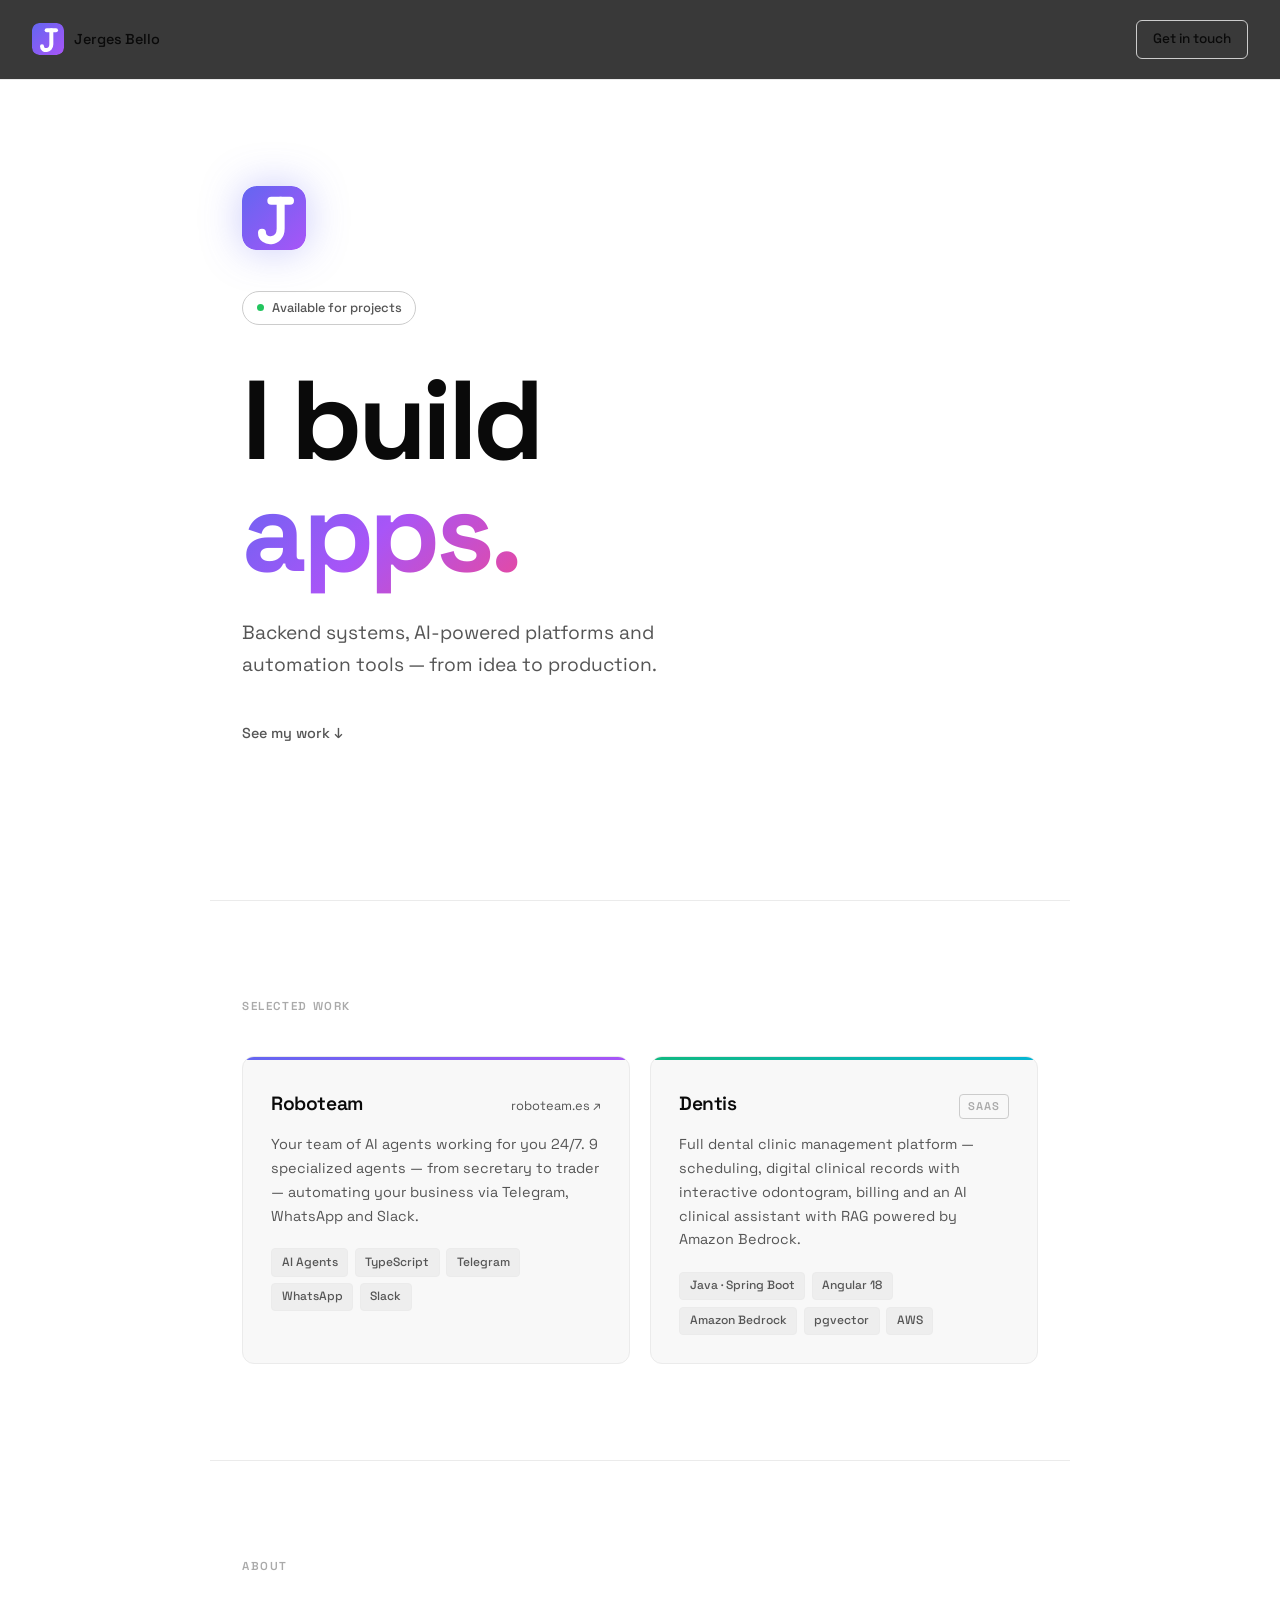
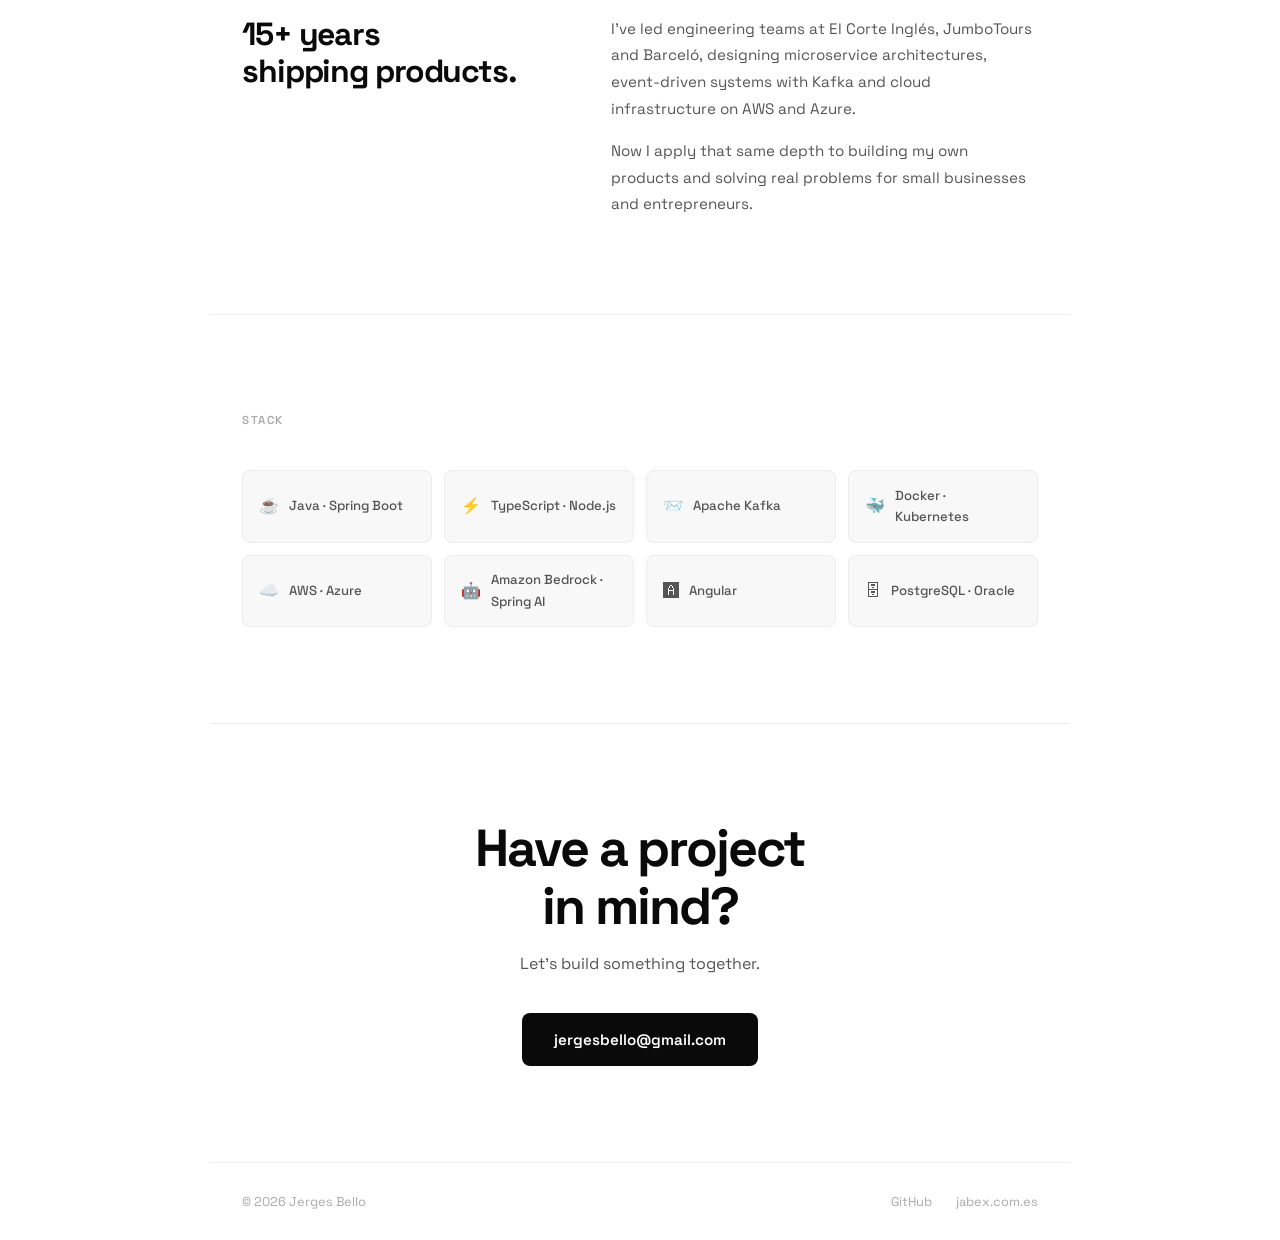
==== commit 492c8d72: "Add custom J logo mark and wordmark - logo-mark.svg: geometric J in gradient rounded square (indigo→" ====
--- a/portfolio/index.html
+++ b/portfolio/index.html
@@ -9,11 +9,25 @@
   <link rel="preconnect" href="https://fonts.gstatic.com" crossorigin />
   <link href="https://fonts.googleapis.com/css2?family=Space+Grotesk:wght@300;400;500;600;700&display=swap" rel="stylesheet" />
   <link rel="stylesheet" href="css/style.css" />
+  <link rel="icon" href="assets/logo-mark.svg" type="image/svg+xml" />
 </head>
 <body>
 
   <nav>
-    <span class="nav-name">Jerges Bello</span>
+    <a href="#hero" class="nav-logo" aria-label="Jerges Bello">
+      <svg width="32" height="32" viewBox="0 0 48 48" xmlns="http://www.w3.org/2000/svg" aria-hidden="true">
+        <defs>
+          <linearGradient id="nav-g" x1="0" y1="0" x2="1" y2="1">
+            <stop offset="0%" stop-color="#6366f1"/>
+            <stop offset="100%" stop-color="#a855f7"/>
+          </linearGradient>
+        </defs>
+        <rect width="48" height="48" rx="11" fill="url(#nav-g)"/>
+        <path d="M 29 11 L 29 32 C 29 43 15 43 15 35" stroke="white" stroke-width="6" fill="none" stroke-linecap="round"/>
+        <line x1="22" y1="11" x2="36" y2="11" stroke="white" stroke-width="6" stroke-linecap="round"/>
+      </svg>
+      <span class="nav-name">Jerges Bello</span>
+    </a>
     <a href="mailto:jergesbello@gmail.com" class="nav-cta">Get in touch</a>
   </nav>
 
@@ -21,6 +35,19 @@
 
     <!-- HERO -->
     <section id="hero">
+      <div class="hero-logo">
+        <svg width="64" height="64" viewBox="0 0 48 48" xmlns="http://www.w3.org/2000/svg">
+          <defs>
+            <linearGradient id="hero-g" x1="0" y1="0" x2="1" y2="1">
+              <stop offset="0%" stop-color="#6366f1"/>
+              <stop offset="100%" stop-color="#a855f7"/>
+            </linearGradient>
+          </defs>
+          <rect width="48" height="48" rx="11" fill="url(#hero-g)"/>
+          <path d="M 29 11 L 29 32 C 29 43 15 43 15 35" stroke="white" stroke-width="6" fill="none" stroke-linecap="round"/>
+          <line x1="22" y1="11" x2="36" y2="11" stroke="white" stroke-width="6" stroke-linecap="round"/>
+        </svg>
+      </div>
       <div class="available-badge">
         <span class="dot"></span>
         Available for projects
--- a/portfolio/css/style.css
+++ b/portfolio/css/style.css
@@ -48,10 +48,23 @@
   border-bottom: 1px solid var(--border);
 }
 
+.nav-logo {
+  display: flex;
+  align-items: center;
+  gap: 0.65rem;
+  text-decoration: none;
+}
+
+.nav-logo svg {
+  flex-shrink: 0;
+  border-radius: 7px;
+}
+
 .nav-name {
   font-size: 0.9rem;
   font-weight: 500;
   letter-spacing: -0.01em;
+  color: var(--fg);
 }
 
 .nav-cta {
@@ -79,6 +92,15 @@
   padding: 8rem 2rem 6rem;
   max-width: 860px;
   margin: 0 auto;
+}
+
+.hero-logo {
+  margin-bottom: 2rem;
+}
+
+.hero-logo svg {
+  border-radius: 14px;
+  box-shadow: 0 0 40px rgba(99, 102, 241, 0.35);
 }
 
 .available-badge {
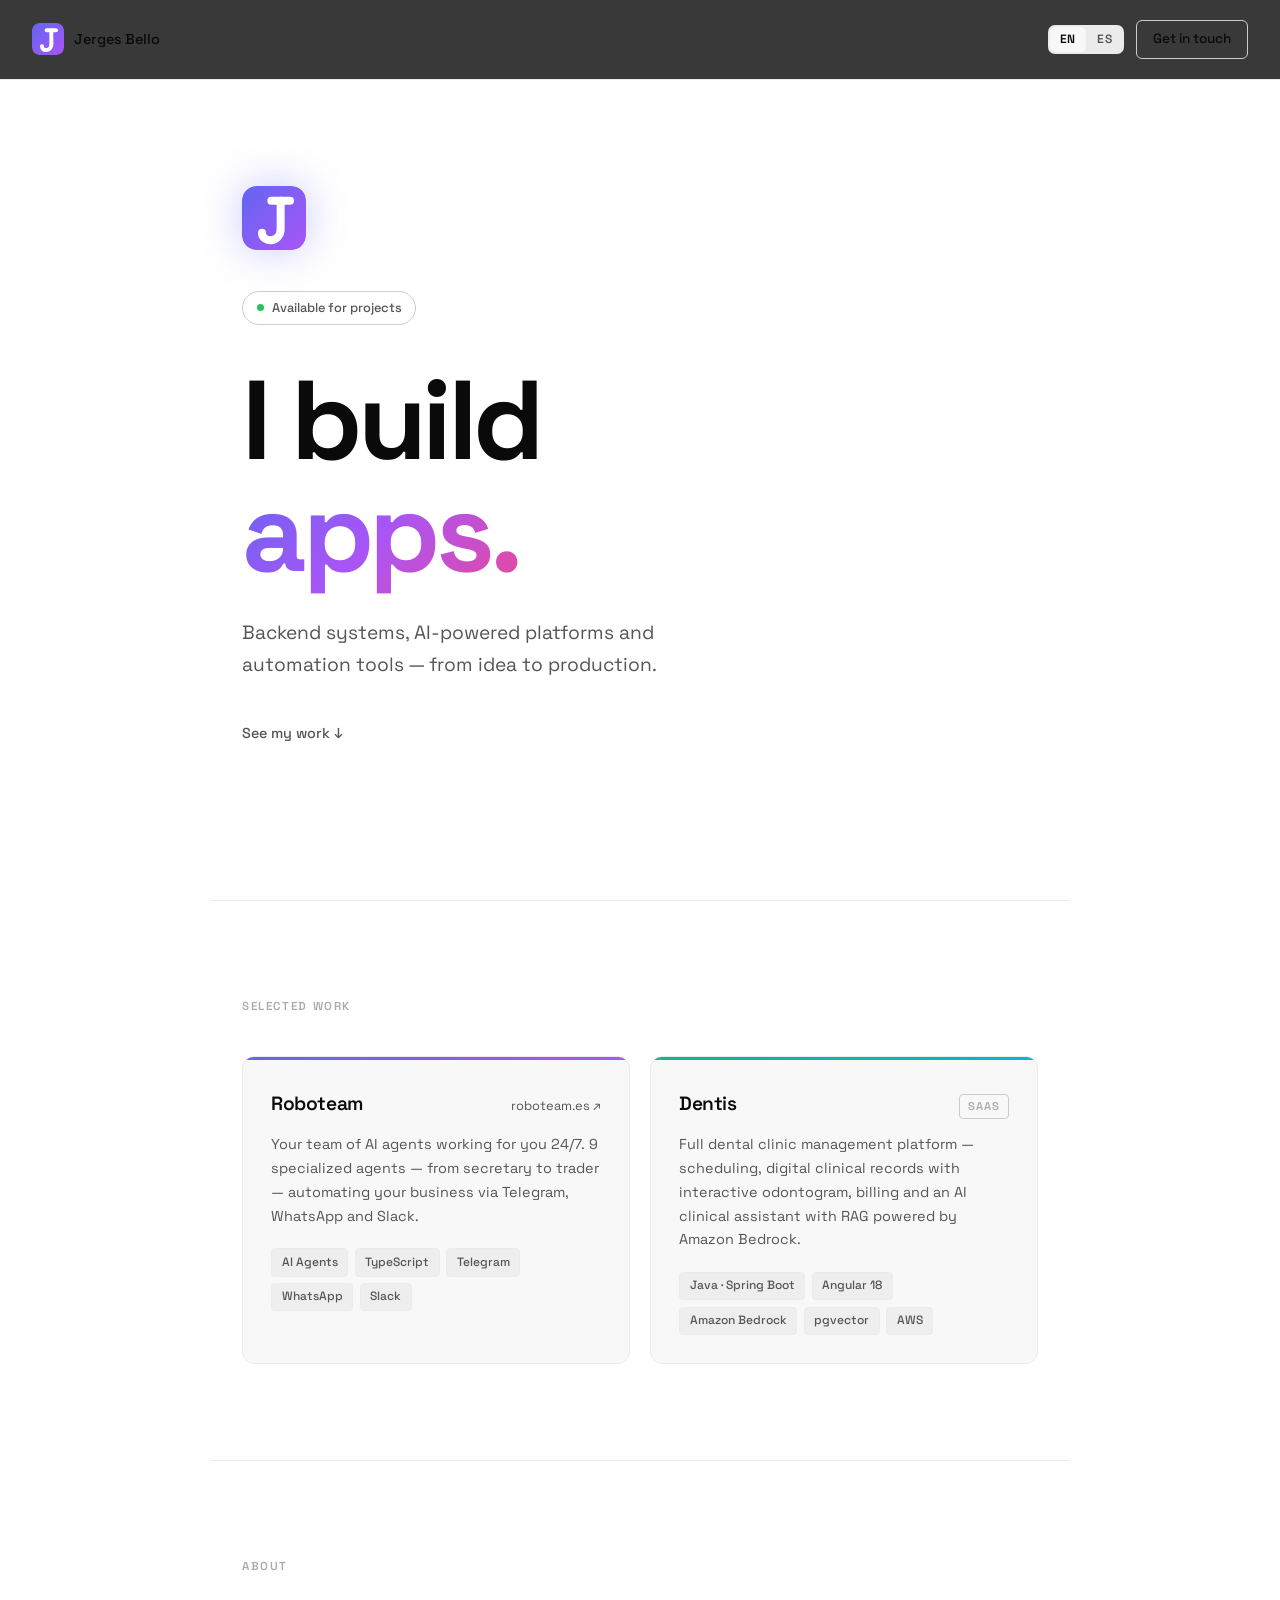
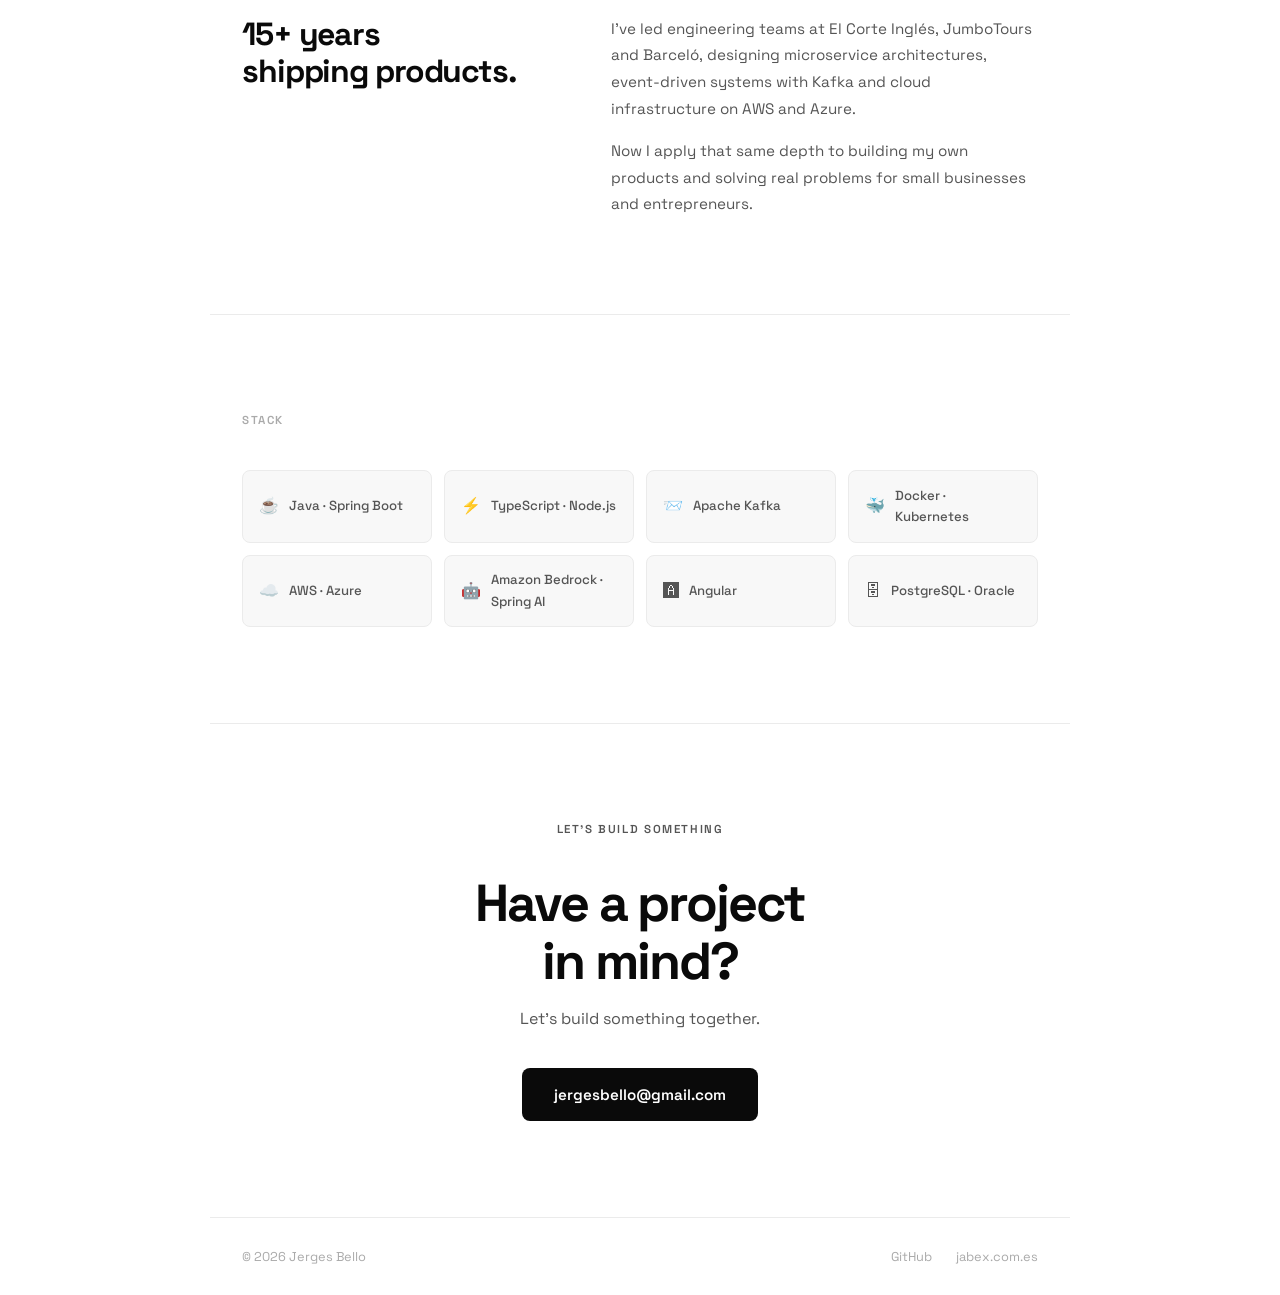
==== commit f93947cf: "Add EN/ES language switcher with auto-detection - All UI text extracted to translations object in ma" ====
--- a/portfolio/index.html
+++ b/portfolio/index.html
@@ -28,7 +28,14 @@
       </svg>
       <span class="nav-name">Jerges Bello</span>
     </a>
-    <a href="mailto:jergesbello@gmail.com" class="nav-cta">Get in touch</a>
+
+    <div class="nav-right">
+      <div class="lang-switcher" role="group" aria-label="Language">
+        <button class="lang-btn" data-lang="en">EN</button>
+        <button class="lang-btn" data-lang="es">ES</button>
+      </div>
+      <a href="mailto:jergesbello@gmail.com" class="nav-cta" data-i18n="nav.cta">Get in touch</a>
+    </div>
   </nav>
 
   <main>
@@ -50,22 +57,22 @@
       </div>
       <div class="available-badge">
         <span class="dot"></span>
-        Available for projects
+        <span data-i18n="hero.badge">Available for projects</span>
       </div>
       <h1>
-        I build<br />
-        <span class="gradient-text">apps.</span>
+        <span data-i18n="hero.h1a">I build</span><br />
+        <span class="gradient-text" data-i18n="hero.h1b">apps.</span>
       </h1>
-      <p class="hero-sub">
+      <p class="hero-sub" data-i18n="hero.sub">
         Backend systems, AI-powered platforms and automation tools —
         from idea to production.
       </p>
-      <a href="#work" class="scroll-cta">See my work ↓</a>
+      <a href="#work" class="scroll-cta" data-i18n="hero.scroll">See my work ↓</a>
     </section>
 
     <!-- WORK -->
     <section id="work">
-      <p class="section-label">Selected work</p>
+      <p class="section-label" data-i18n="work.label">Selected work</p>
       <div class="project-grid">
 
         <article class="project project--roboteam">
@@ -75,7 +82,7 @@
               <h2>Roboteam</h2>
               <a href="https://www.roboteam.es" target="_blank" rel="noopener" class="project-url">roboteam.es ↗</a>
             </div>
-            <p>
+            <p data-i18n="roboteam.desc">
               Your team of AI agents working for you 24/7. 9 specialized agents —
               from secretary to trader — automating your business via
               Telegram, WhatsApp and Slack.
@@ -97,7 +104,7 @@
               <h2>Dentis</h2>
               <span class="badge">SaaS</span>
             </div>
-            <p>
+            <p data-i18n="dentis.desc">
               Full dental clinic management platform — scheduling, digital clinical
               records with interactive odontogram, billing and an AI clinical
               assistant with RAG powered by Amazon Bedrock.
@@ -117,18 +124,21 @@
 
     <!-- ABOUT -->
     <section id="about">
-      <p class="section-label">About</p>
+      <p class="section-label" data-i18n="about.label">About</p>
       <div class="about-grid">
         <div class="about-left">
-          <h3>15+ years<br />shipping products.</h3>
+          <h3>
+            <span data-i18n="about.h1">15+ years</span><br />
+            <span data-i18n="about.h2">shipping products.</span>
+          </h3>
         </div>
         <div class="about-right">
-          <p>
+          <p data-i18n="about.p1">
             I've led engineering teams at El Corte Inglés, JumboTours and Barceló,
             designing microservice architectures, event-driven systems with Kafka and
             cloud infrastructure on AWS and Azure.
           </p>
-          <p>
+          <p data-i18n="about.p2">
             Now I apply that same depth to building my own products and
             solving real problems for small businesses and entrepreneurs.
           </p>
@@ -138,58 +148,36 @@
 
     <!-- STACK -->
     <section id="stack">
-      <p class="section-label">Stack</p>
+      <p class="section-label" data-i18n="stack.label">Stack</p>
       <div class="stack-grid">
-        <div class="stack-item">
-          <span class="stack-icon">☕</span>
-          <span>Java · Spring Boot</span>
-        </div>
-        <div class="stack-item">
-          <span class="stack-icon">⚡</span>
-          <span>TypeScript · Node.js</span>
-        </div>
-        <div class="stack-item">
-          <span class="stack-icon">📨</span>
-          <span>Apache Kafka</span>
-        </div>
-        <div class="stack-item">
-          <span class="stack-icon">🐳</span>
-          <span>Docker · Kubernetes</span>
-        </div>
-        <div class="stack-item">
-          <span class="stack-icon">☁️</span>
-          <span>AWS · Azure</span>
-        </div>
-        <div class="stack-item">
-          <span class="stack-icon">🤖</span>
-          <span>Amazon Bedrock · Spring AI</span>
-        </div>
-        <div class="stack-item">
-          <span class="stack-icon">🅰</span>
-          <span>Angular</span>
-        </div>
-        <div class="stack-item">
-          <span class="stack-icon">🗄</span>
-          <span>PostgreSQL · Oracle</span>
-        </div>
+        <div class="stack-item"><span class="stack-icon">☕</span><span>Java · Spring Boot</span></div>
+        <div class="stack-item"><span class="stack-icon">⚡</span><span>TypeScript · Node.js</span></div>
+        <div class="stack-item"><span class="stack-icon">📨</span><span>Apache Kafka</span></div>
+        <div class="stack-item"><span class="stack-icon">🐳</span><span>Docker · Kubernetes</span></div>
+        <div class="stack-item"><span class="stack-icon">☁️</span><span>AWS · Azure</span></div>
+        <div class="stack-item"><span class="stack-icon">🤖</span><span>Amazon Bedrock · Spring AI</span></div>
+        <div class="stack-item"><span class="stack-icon">🅰</span><span>Angular</span></div>
+        <div class="stack-item"><span class="stack-icon">🗄</span><span>PostgreSQL · Oracle</span></div>
       </div>
     </section>
 
     <!-- CONTACT -->
     <section id="contact">
       <div class="contact-inner">
-        <h3>Have a project<br />in mind?</h3>
-        <p>Let's build something together.</p>
-        <a href="mailto:jergesbello@gmail.com" class="cta-button">
-          jergesbello@gmail.com
-        </a>
+        <p class="section-label" data-i18n="contact.label">Let's build something</p>
+        <h3>
+          <span data-i18n="contact.h1">Have a project</span><br />
+          <span data-i18n="contact.h2">in mind?</span>
+        </h3>
+        <p data-i18n="contact.sub">Let's build something together.</p>
+        <a href="mailto:jergesbello@gmail.com" class="cta-button">jergesbello@gmail.com</a>
       </div>
     </section>
 
   </main>
 
   <footer>
-    <span>© 2026 Jerges Bello</span>
+    <span data-i18n="footer.copy">© 2026 Jerges Bello</span>
     <div class="footer-links">
       <a href="https://github.com/jerges" target="_blank" rel="noopener">GitHub</a>
       <a href="http://www.jabex.com.es" target="_blank" rel="noopener">jabex.com.es</a>
--- a/portfolio/css/style.css
+++ b/portfolio/css/style.css
@@ -67,6 +67,44 @@
   color: var(--fg);
 }
 
+.nav-right {
+  display: flex;
+  align-items: center;
+  gap: 0.75rem;
+}
+
+/* Language switcher */
+.lang-switcher {
+  display: flex;
+  gap: 2px;
+  background: var(--border);
+  border-radius: 7px;
+  padding: 2px;
+}
+
+.lang-btn {
+  background: none;
+  border: none;
+  font-family: var(--font);
+  font-size: 0.75rem;
+  font-weight: 600;
+  letter-spacing: 0.05em;
+  color: var(--muted-light);
+  padding: 0.3rem 0.6rem;
+  border-radius: 5px;
+  cursor: pointer;
+  transition: background 0.15s, color 0.15s;
+}
+
+.lang-btn.active {
+  background: var(--bg-card);
+  color: var(--fg);
+}
+
+.lang-btn:hover:not(.active) {
+  color: var(--fg);
+}
+
 .nav-cta {
   font-size: 0.85rem;
   font-weight: 500;
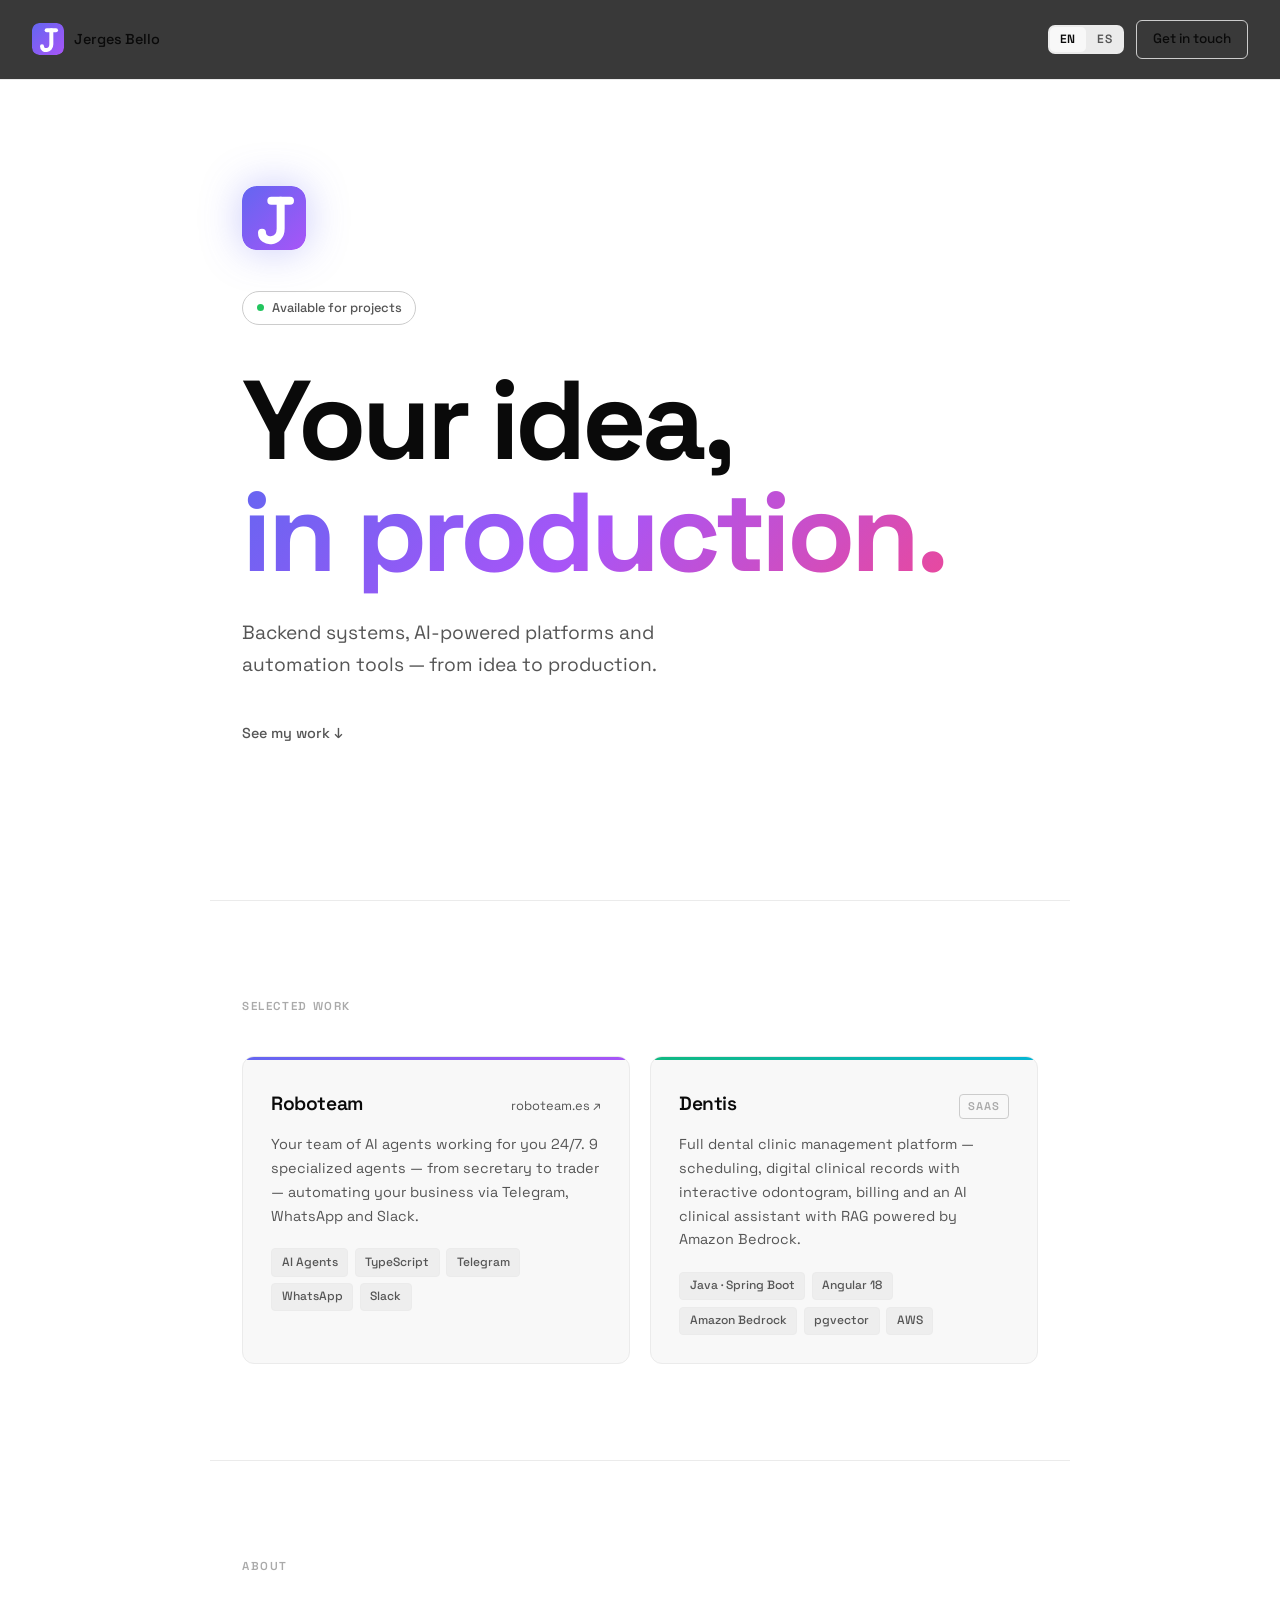
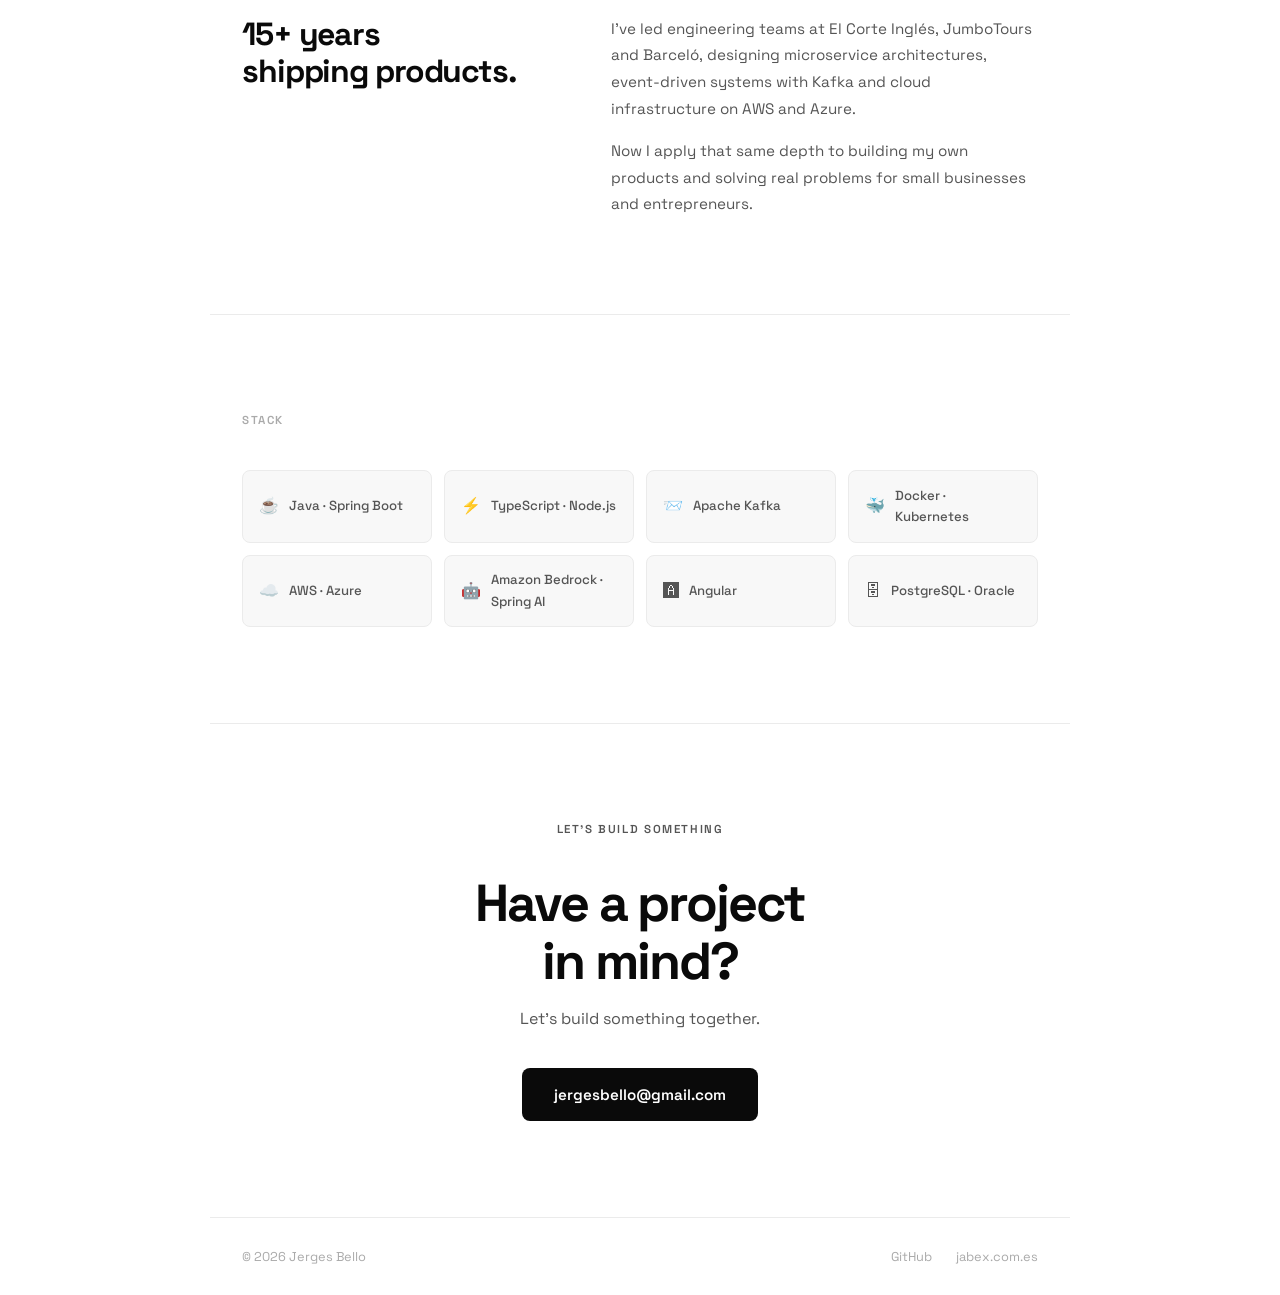
==== commit 7d21477e: "Update hero tagline to 'Your idea, in production.' Co-Authored-By: Claude Sonnet 4.6 <noreply@anthro" ====
--- a/portfolio/index.html
+++ b/portfolio/index.html
@@ -3,8 +3,8 @@
 <head>
   <meta charset="UTF-8" />
   <meta name="viewport" content="width=device-width, initial-scale=1.0" />
-  <title>Jerges Bello — I build apps</title>
-  <meta name="description" content="I build backend systems, AI-powered platforms and automation tools — from idea to production." />
+  <title>Jerges Bello — Your idea, in production.</title>
+  <meta name="description" content="Your idea, in production. Backend systems, AI-powered platforms and automation tools." />
   <link rel="preconnect" href="https://fonts.googleapis.com" />
   <link rel="preconnect" href="https://fonts.gstatic.com" crossorigin />
   <link href="https://fonts.googleapis.com/css2?family=Space+Grotesk:wght@300;400;500;600;700&display=swap" rel="stylesheet" />
@@ -60,8 +60,8 @@
         <span data-i18n="hero.badge">Available for projects</span>
       </div>
       <h1>
-        <span data-i18n="hero.h1a">I build</span><br />
-        <span class="gradient-text" data-i18n="hero.h1b">apps.</span>
+        <span data-i18n="hero.h1a">Your idea,</span><br />
+        <span class="gradient-text" data-i18n="hero.h1b">in production.</span>
       </h1>
       <p class="hero-sub" data-i18n="hero.sub">
         Backend systems, AI-powered platforms and automation tools —
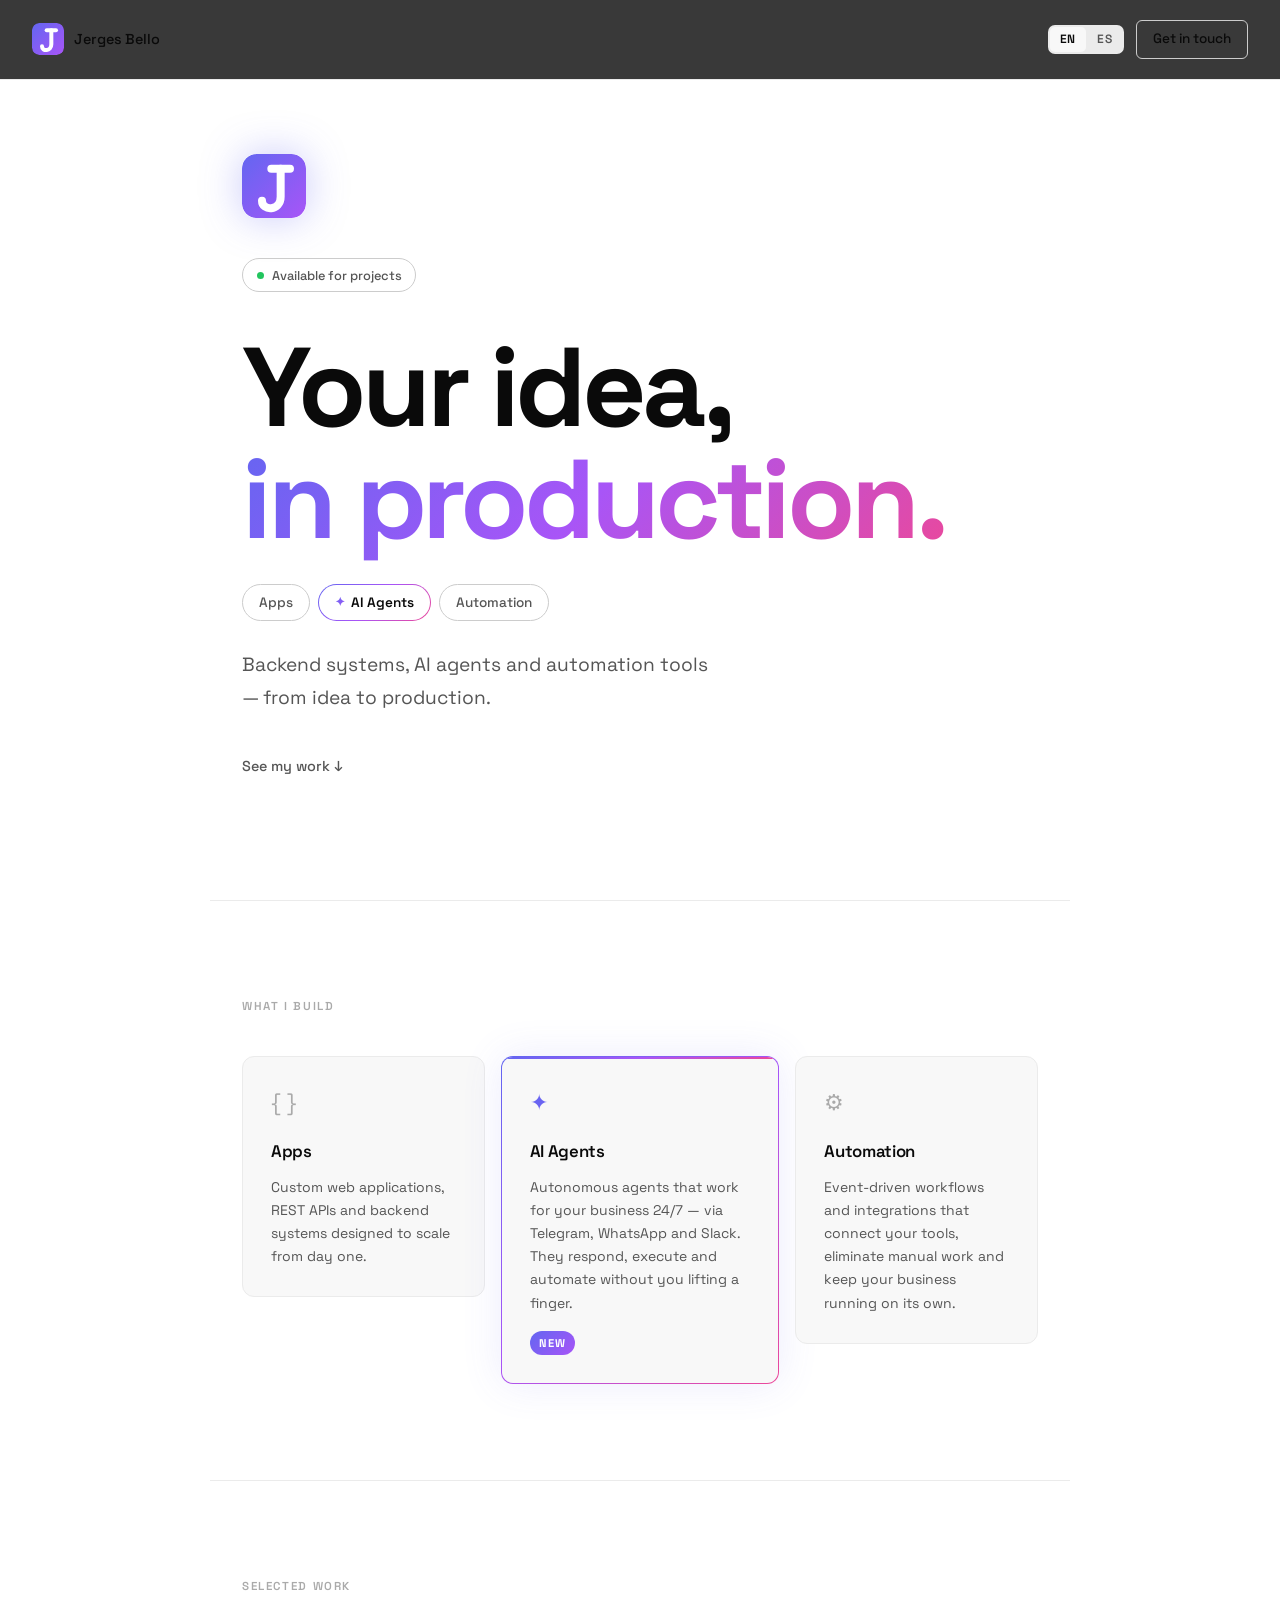
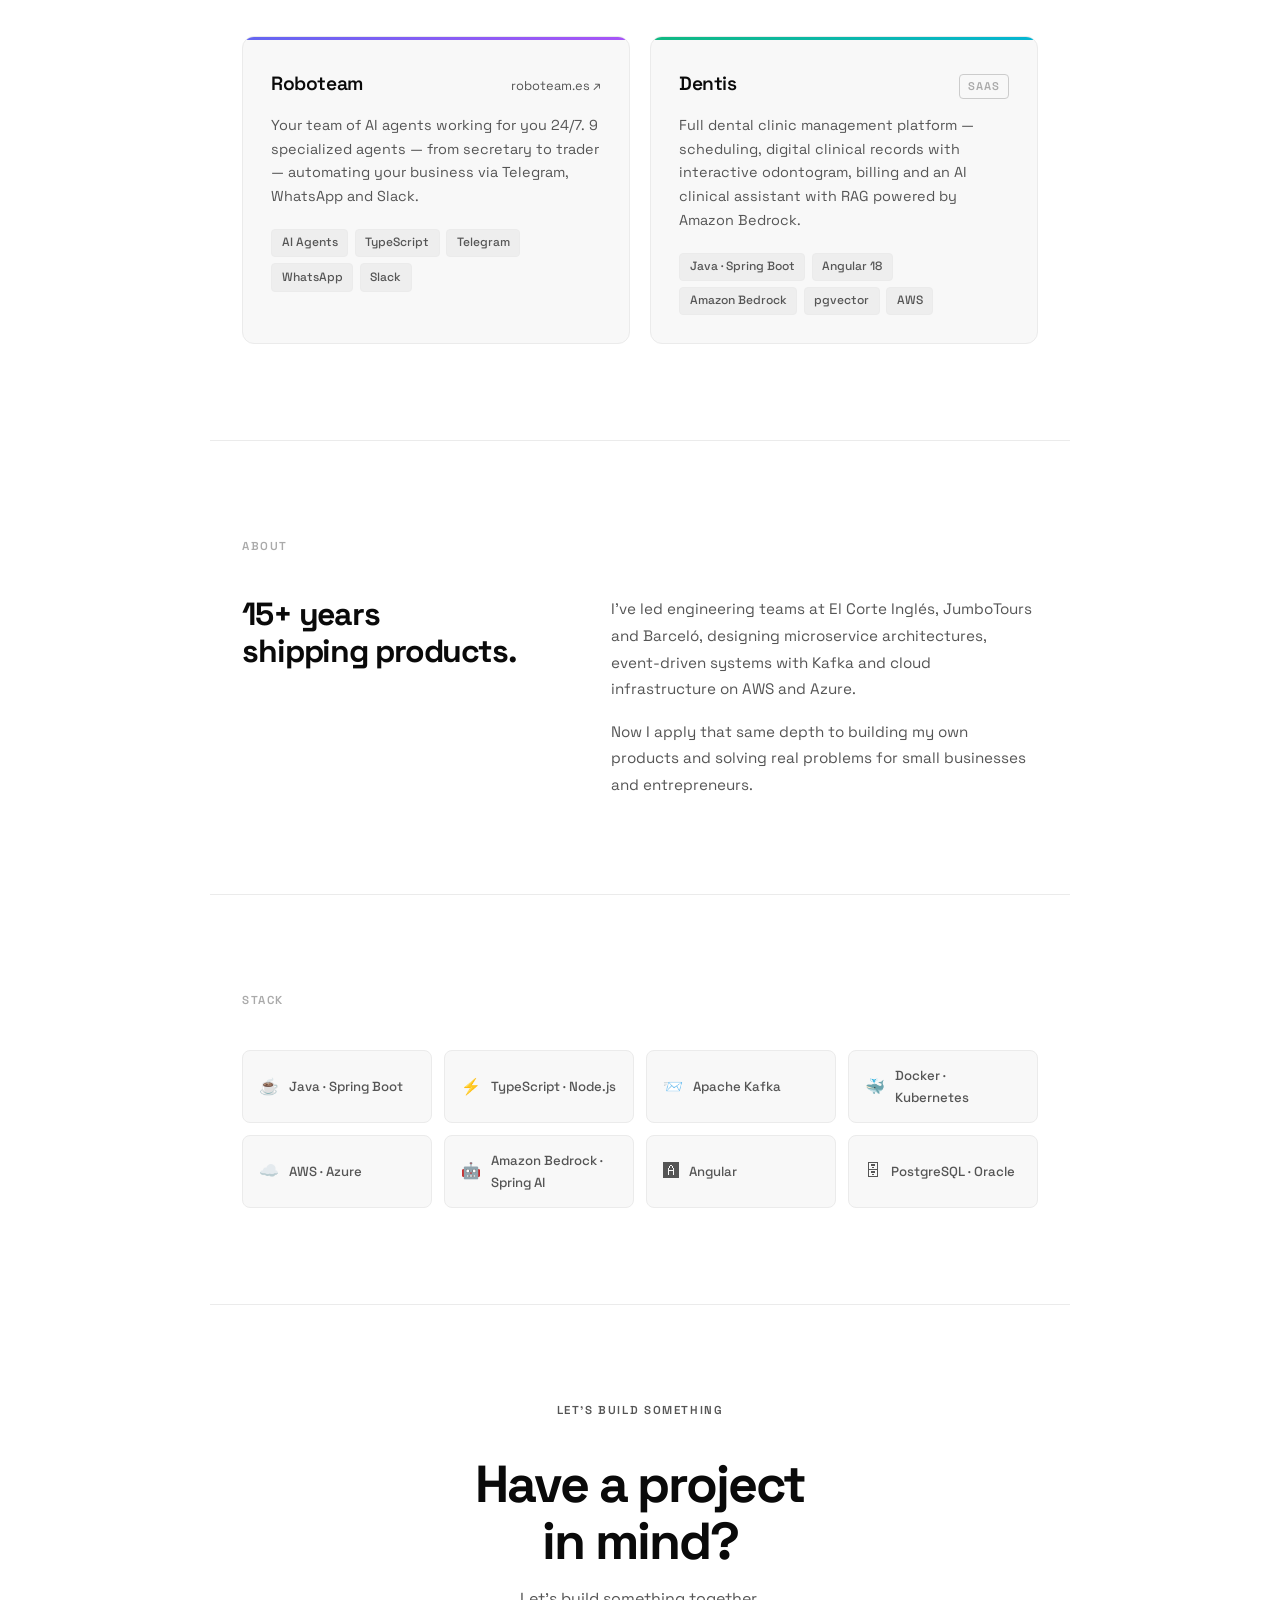
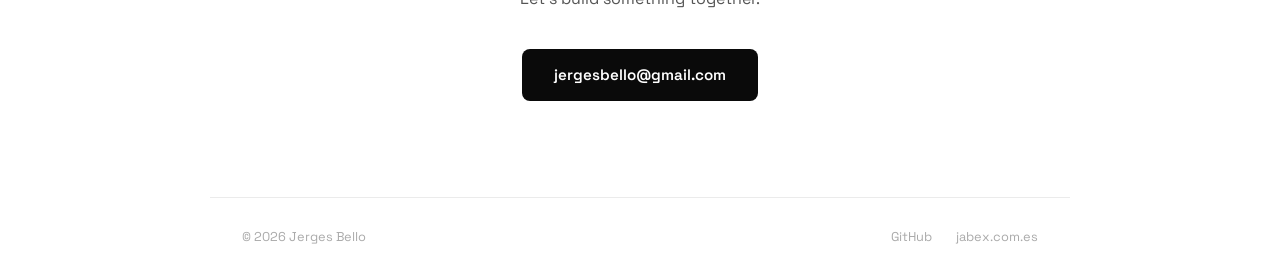
==== commit 1b75a813: "Add AI Agents positioning to hero and capabilities section - Hero chips: Apps · ✦ AI Agents (gradien" ====
--- a/portfolio/index.html
+++ b/portfolio/index.html
@@ -63,11 +63,46 @@
         <span data-i18n="hero.h1a">Your idea,</span><br />
         <span class="gradient-text" data-i18n="hero.h1b">in production.</span>
       </h1>
+      <div class="hero-chips">
+        <span class="hero-chip" data-i18n="chip.apps">Apps</span>
+        <span class="hero-chip hero-chip--ai">
+          <span class="chip-spark">✦</span>
+          <span data-i18n="chip.ai">AI Agents</span>
+        </span>
+        <span class="hero-chip" data-i18n="chip.automation">Automation</span>
+      </div>
       <p class="hero-sub" data-i18n="hero.sub">
-        Backend systems, AI-powered platforms and automation tools —
-        from idea to production.
+        Backend systems, AI agents and automation tools — from idea to production.
       </p>
       <a href="#work" class="scroll-cta" data-i18n="hero.scroll">See my work ↓</a>
+    </section>
+
+    <!-- WHAT I BUILD -->
+    <section id="builds">
+      <p class="section-label" data-i18n="builds.label">What I build</p>
+      <div class="builds-grid">
+
+        <div class="build-card">
+          <div class="build-icon">{ }</div>
+          <h3 data-i18n="builds.apps.title">Apps</h3>
+          <p data-i18n="builds.apps.desc">Custom web applications, REST APIs and backend systems designed to scale from day one.</p>
+        </div>
+
+        <div class="build-card build-card--ai">
+          <div class="build-accent-bar"></div>
+          <div class="build-icon ai-icon">✦</div>
+          <h3 data-i18n="builds.ai.title">AI Agents</h3>
+          <p data-i18n="builds.ai.desc">Autonomous agents that work for your business 24/7 — via Telegram, WhatsApp and Slack. They respond, execute and automate without you lifting a finger.</p>
+          <span class="build-badge" data-i18n="builds.ai.badge">New</span>
+        </div>
+
+        <div class="build-card">
+          <div class="build-icon">⚙</div>
+          <h3 data-i18n="builds.auto.title">Automation</h3>
+          <p data-i18n="builds.auto.desc">Event-driven workflows and integrations that connect your tools, eliminate manual work and keep your business running on its own.</p>
+        </div>
+
+      </div>
     </section>
 
     <!-- WORK -->
--- a/portfolio/css/style.css
+++ b/portfolio/css/style.css
@@ -192,6 +192,126 @@
   line-height: 1.7;
 }
 
+/* Hero chips */
+.hero-chips {
+  display: flex;
+  flex-wrap: wrap;
+  gap: 0.5rem;
+  margin-bottom: 1.75rem;
+}
+
+.hero-chip {
+  display: inline-flex;
+  align-items: center;
+  gap: 0.4rem;
+  font-size: 0.85rem;
+  font-weight: 500;
+  color: var(--muted-light);
+  padding: 0.4rem 1rem;
+  border-radius: 100px;
+  border: 1px solid var(--border-hover);
+  transition: color 0.2s, border-color 0.2s;
+}
+
+.hero-chip--ai {
+  color: var(--fg);
+  font-weight: 600;
+  border: 1px solid transparent;
+  background:
+    linear-gradient(var(--bg), var(--bg)) padding-box,
+    linear-gradient(135deg, #6366f1, #a855f7, #ec4899) border-box;
+}
+
+.chip-spark {
+  background: linear-gradient(135deg, #6366f1, #a855f7);
+  -webkit-background-clip: text;
+  -webkit-text-fill-color: transparent;
+  background-clip: text;
+  font-size: 0.75rem;
+}
+
+/* ─── WHAT I BUILD ────────────────────────────── */
+.builds-grid {
+  display: grid;
+  grid-template-columns: 1fr 1.15fr 1fr;
+  gap: 1rem;
+  align-items: start;
+}
+
+.build-card {
+  position: relative;
+  background: var(--bg-card);
+  border: 1px solid var(--border);
+  border-radius: 12px;
+  padding: 1.75rem;
+  transition: border-color 0.25s, transform 0.25s;
+  overflow: hidden;
+}
+
+.build-card:hover {
+  border-color: var(--border-hover);
+  transform: translateY(-3px);
+}
+
+.build-card--ai {
+  border-color: transparent;
+  background:
+    linear-gradient(var(--bg-card), var(--bg-card)) padding-box,
+    linear-gradient(135deg, #6366f1 0%, #a855f7 50%, #ec4899 100%) border-box;
+  box-shadow: 0 0 40px rgba(99, 102, 241, 0.12);
+}
+
+.build-card--ai:hover {
+  box-shadow: 0 0 60px rgba(99, 102, 241, 0.22);
+  transform: translateY(-4px);
+}
+
+.build-accent-bar {
+  position: absolute;
+  top: 0; left: 0; right: 0;
+  height: 2px;
+  background: linear-gradient(90deg, #6366f1, #a855f7, #ec4899);
+}
+
+.build-icon {
+  font-size: 1.4rem;
+  margin-bottom: 1rem;
+  color: var(--muted);
+}
+
+.ai-icon {
+  background: linear-gradient(135deg, #6366f1, #a855f7);
+  -webkit-background-clip: text;
+  -webkit-text-fill-color: transparent;
+  background-clip: text;
+}
+
+.build-card h3 {
+  font-size: 1.05rem;
+  font-weight: 600;
+  letter-spacing: -0.02em;
+  margin-bottom: 0.65rem;
+}
+
+.build-card p {
+  font-size: 0.875rem;
+  color: var(--muted-light);
+  line-height: 1.65;
+}
+
+.build-badge {
+  display: inline-block;
+  margin-top: 1rem;
+  font-size: 0.7rem;
+  font-weight: 700;
+  letter-spacing: 0.08em;
+  text-transform: uppercase;
+  padding: 0.2rem 0.6rem;
+  border-radius: 100px;
+  background: linear-gradient(135deg, #6366f1, #a855f7);
+  color: white;
+}
+
 .scroll-cta {
   font-size: 0.9rem;
   font-weight: 500;
@@ -468,6 +588,10 @@
     padding: 4rem 1.25rem;
   }
 
+  .builds-grid {
+    grid-template-columns: 1fr;
+  }
+
   .project-grid {
     grid-template-columns: 1fr;
   }
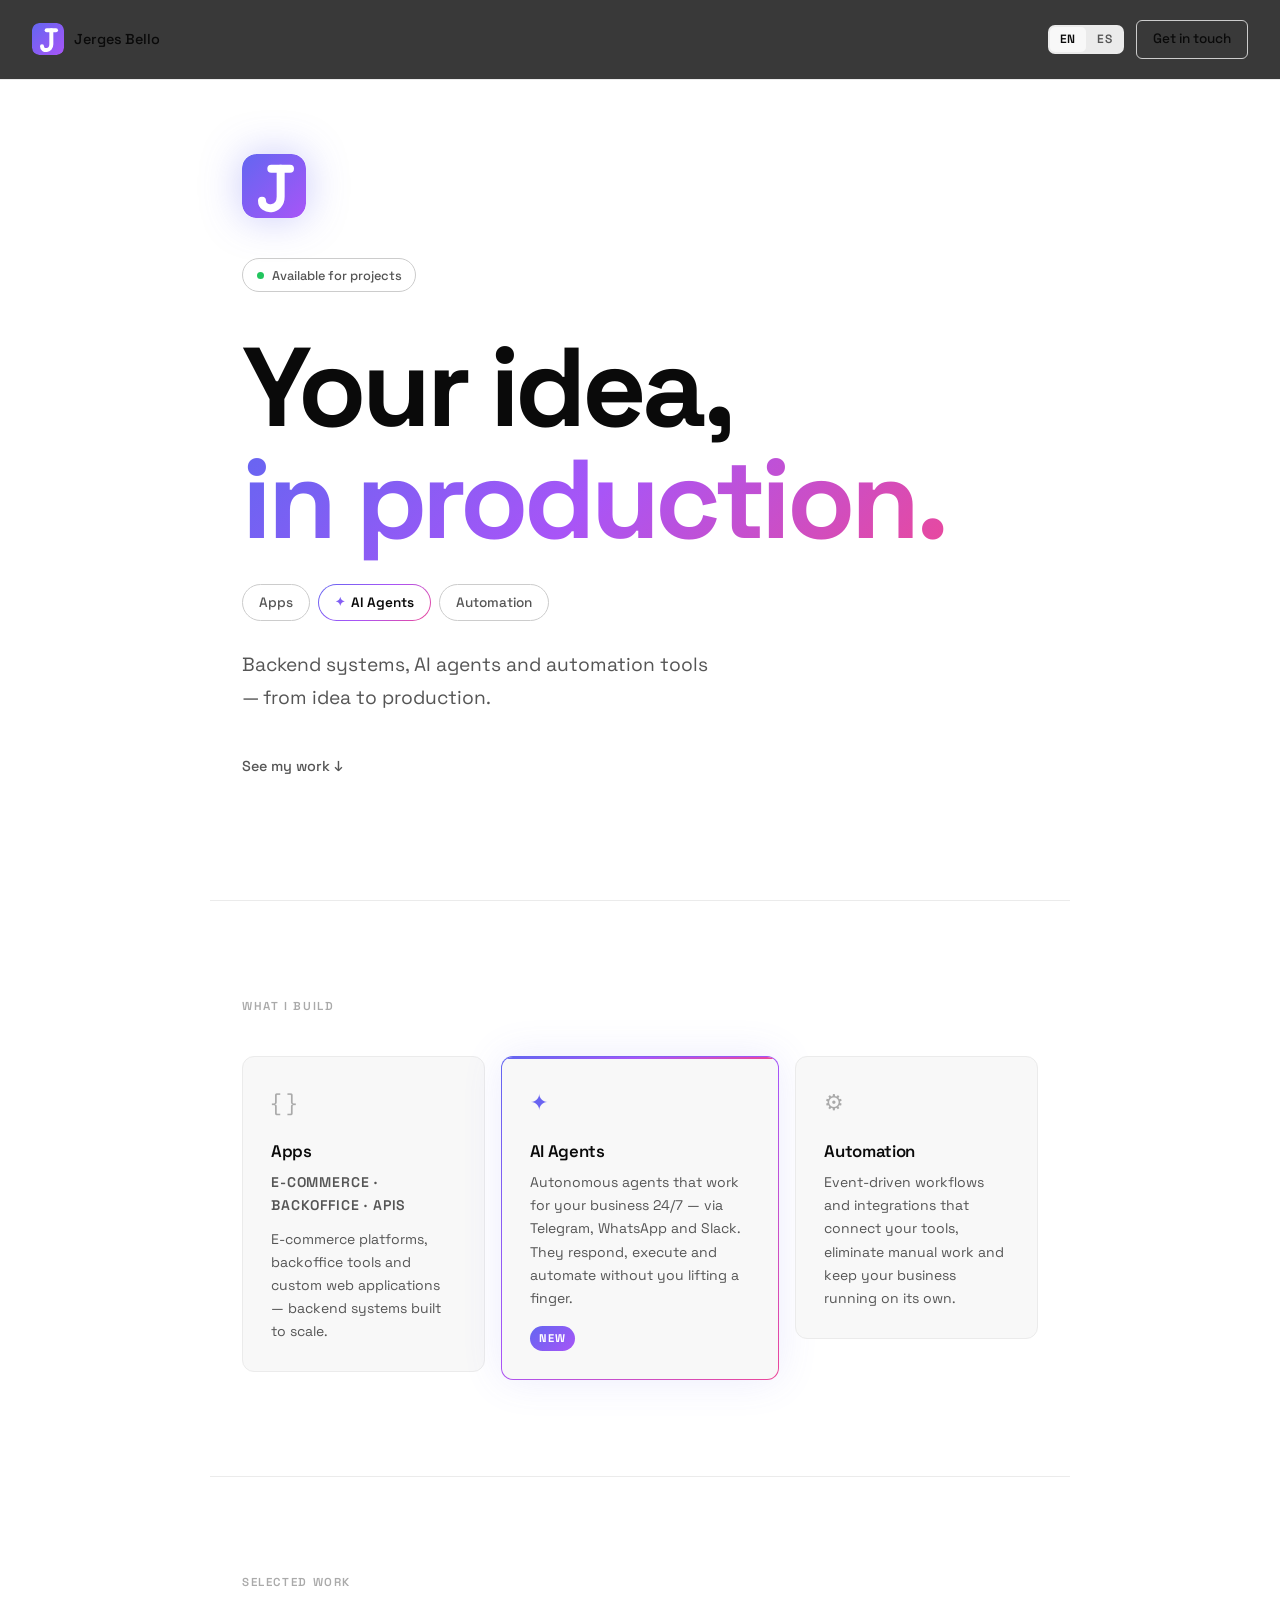
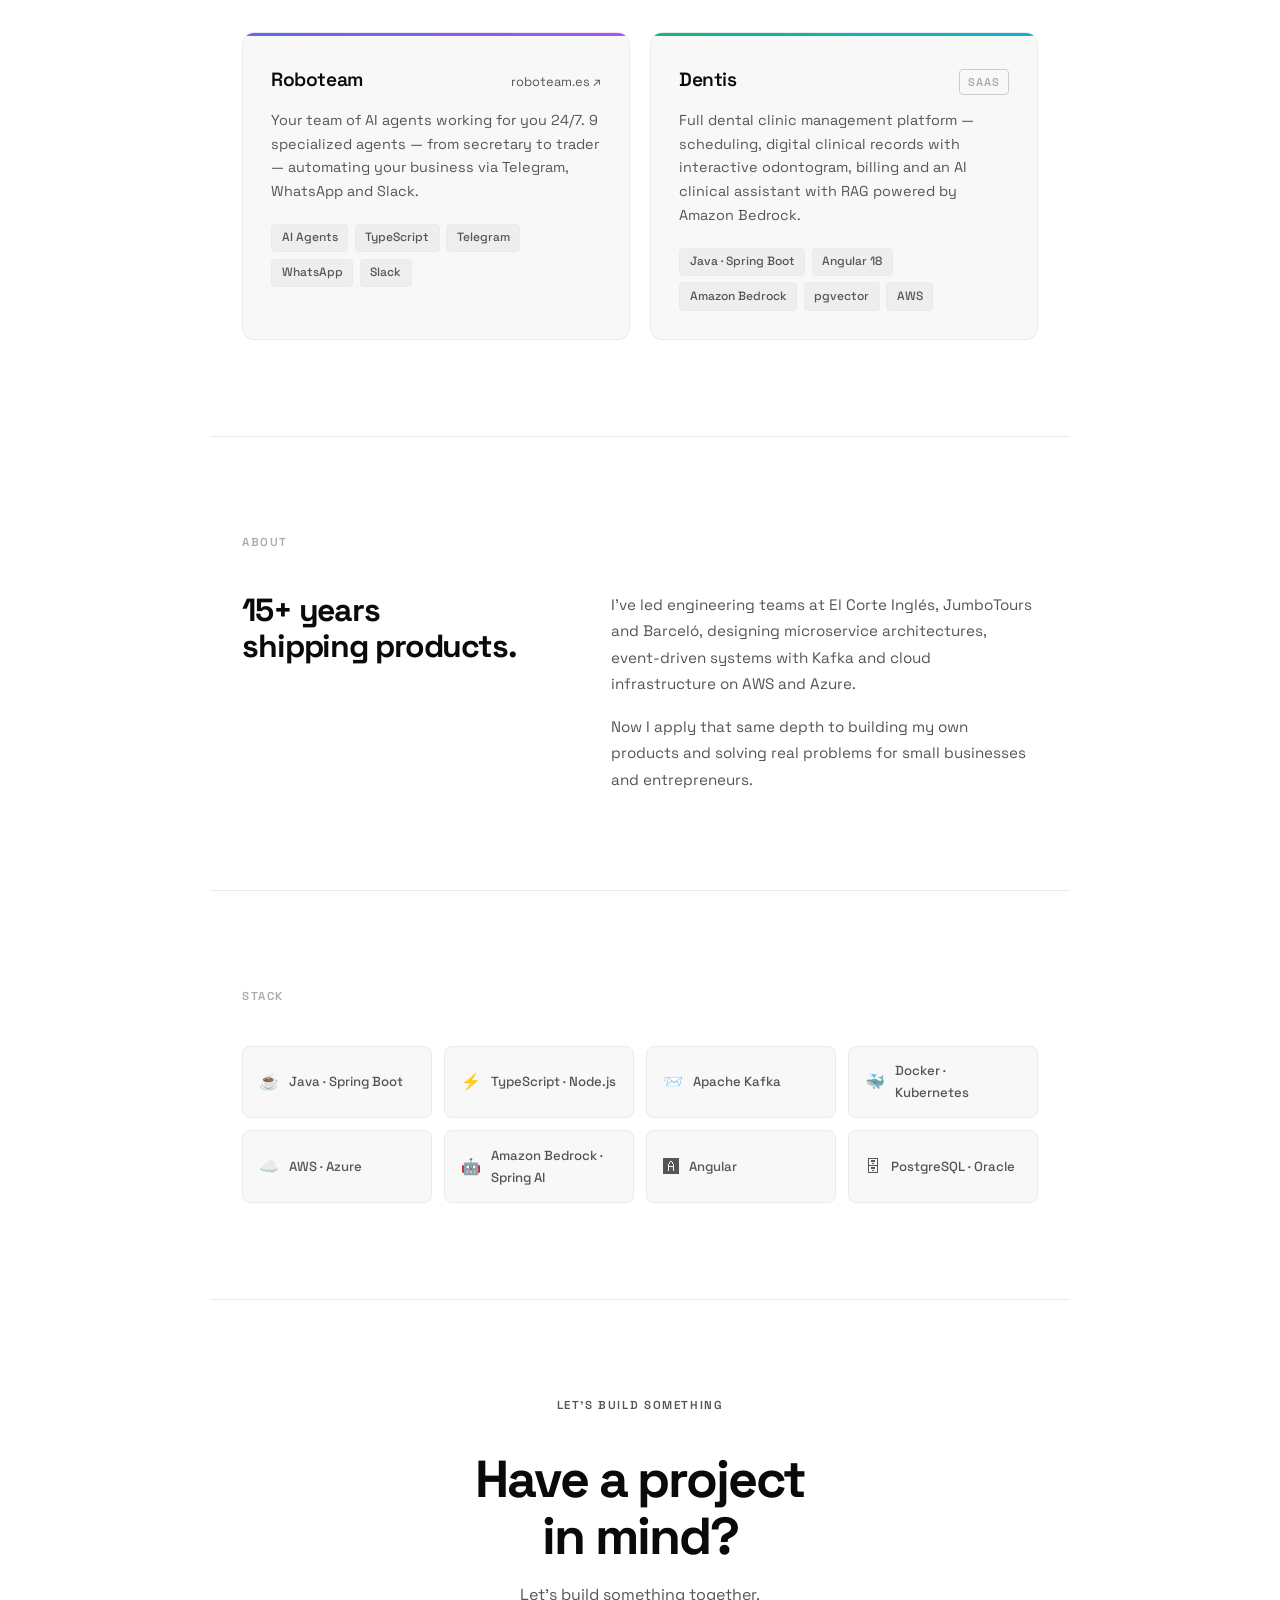
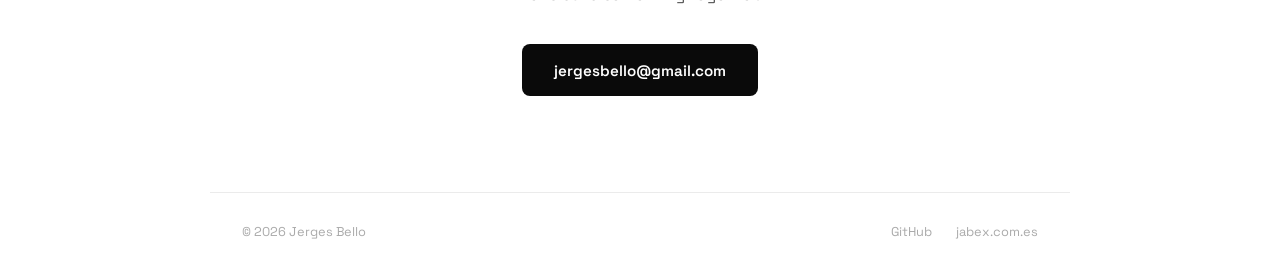
==== commit 06efcd18: "Add e-commerce and backoffice context to Apps card Co-Authored-By: Claude Sonnet 4.6 <noreply@anthro" ====
--- a/portfolio/index.html
+++ b/portfolio/index.html
@@ -85,7 +85,8 @@
         <div class="build-card">
           <div class="build-icon">{ }</div>
           <h3 data-i18n="builds.apps.title">Apps</h3>
-          <p data-i18n="builds.apps.desc">Custom web applications, REST APIs and backend systems designed to scale from day one.</p>
+          <p class="build-meta">E-commerce · Backoffice · APIs</p>
+          <p data-i18n="builds.apps.desc">E-commerce platforms, backoffice tools and custom web applications — backend systems built to scale.</p>
         </div>
 
         <div class="build-card build-card--ai">
--- a/portfolio/css/style.css
+++ b/portfolio/css/style.css
@@ -290,6 +290,15 @@
   font-size: 1.05rem;
   font-weight: 600;
   letter-spacing: -0.02em;
+  margin-bottom: 0.35rem;
+}
+
+.build-meta {
+  font-size: 0.72rem;
+  font-weight: 600;
+  letter-spacing: 0.06em;
+  text-transform: uppercase;
+  color: var(--muted);
   margin-bottom: 0.65rem;
 }
 
